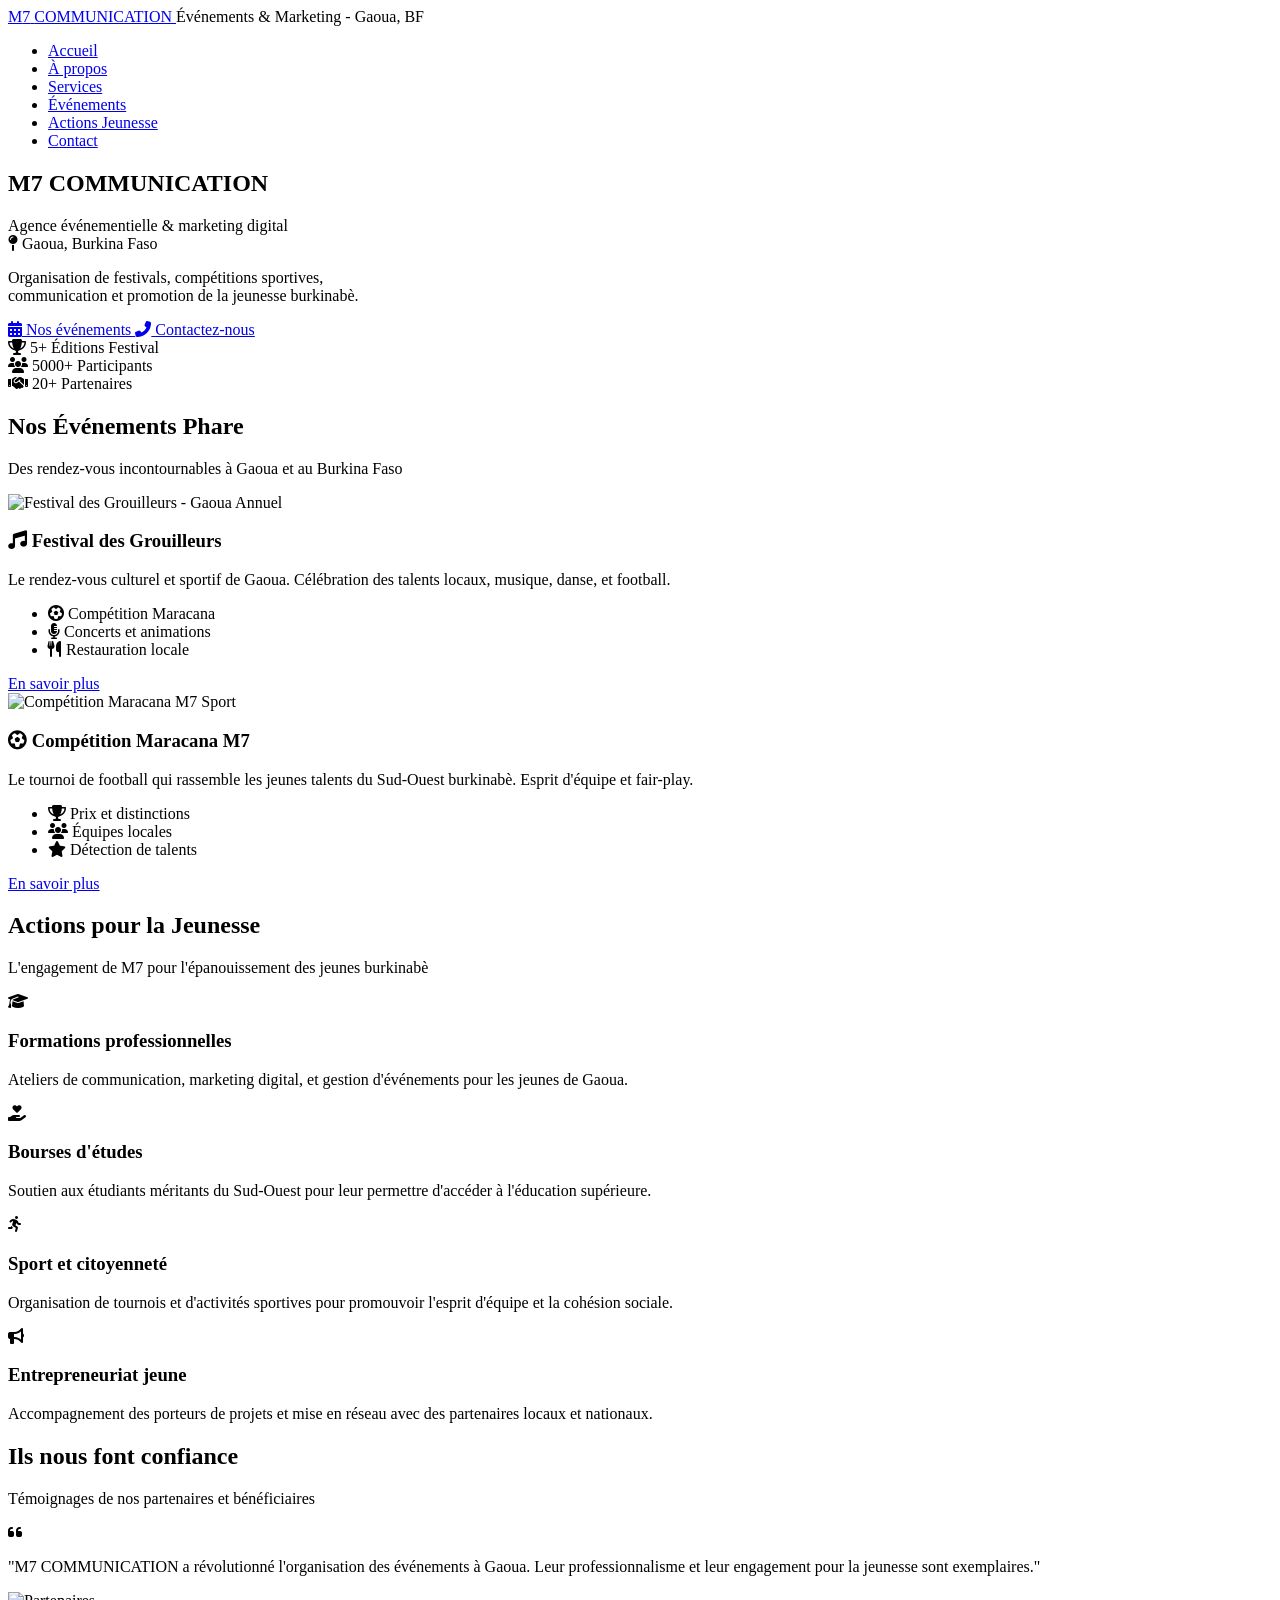
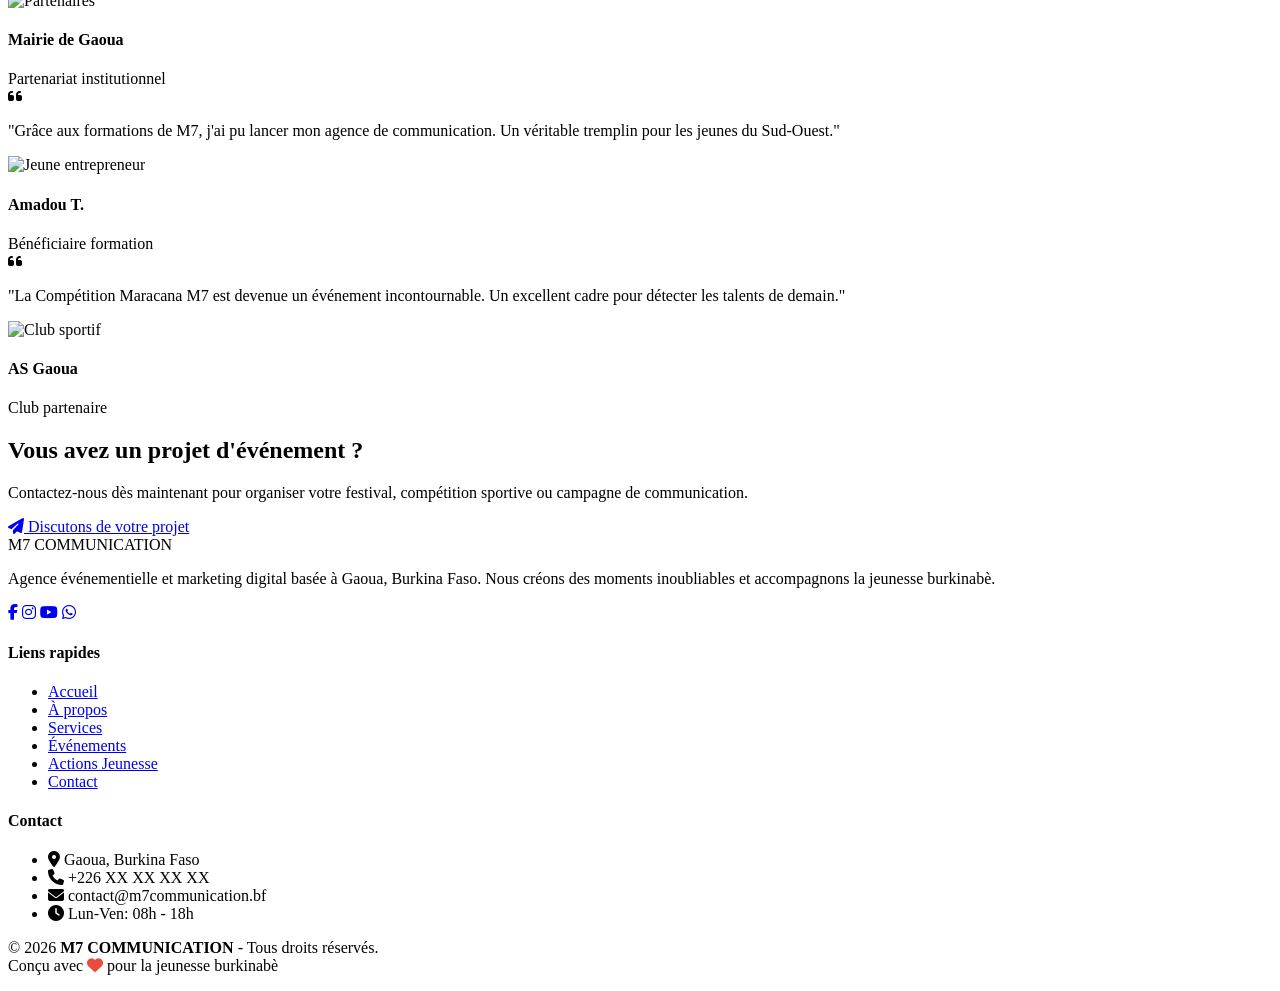
==== index.html @ abed7703 "Create index.html" ====
<!DOCTYPE html>
<html lang="fr">
<head>
    <meta charset="UTF-8">
    <meta name="viewport" content="width=device-width, initial-scale=1.0">
    <title>M7 COMMUNICATION - Agence Événementielle & Marketing | Gaoua, Burkina Faso</title>
    <meta name="description" content="M7 COMMUNICATION : Agence spécialisée dans l'organisation d'événements, festivals, football, marketing digital et communication à Gaoua et au Burkina Faso.">
    
    <!-- Font Awesome Icons -->
    <link rel="stylesheet" href="https://cdnjs.cloudflare.com/ajax/libs/font-awesome/6.5.1/css/all.min.css">
    <!-- Google Fonts -->
    <link href="https://fonts.googleapis.com/css2?family=Montserrat:wght@400;600;700;800&family=Open+Sans:wght@400;600&display=swap" rel="stylesheet">
    <!-- Custom CSS -->
    <link rel="stylesheet" href="css/style.css">
    <link rel="stylesheet" href="css/responsive.css">
</head>
<body>
    <!-- ==================== HEADER / NAVIGATION ==================== -->
    <header class="header">
        <nav class="navbar">
            <div class="container nav-container">
                <!-- Logo text -->
                <a href="index.html" class="logo">
                    <span class="logo-m">M</span><span class="logo-7">7</span>
                    <span class="logo-text">COMMUNICATION</span>
                </a>
                <span class="logo-slogan">Événements &amp; Marketing - Gaoua, BF</span>

                <!-- Menu Desktop -->
                <ul class="nav-menu">
                    <li><a href="index.html" class="active">Accueil</a></li>
                    <li><a href="pages/apropos.html">À propos</a></li>
                    <li><a href="pages/services.html">Services</a></li>
                    <li><a href="pages/evenements.html">Événements</a></li>
                    <li><a href="pages/actions-jeunesse.html">Actions Jeunesse</a></li>
                    <li><a href="pages/contact.html">Contact</a></li>
                </ul>

                <!-- Hamburger Mobile -->
                <div class="hamburger">
                    <span class="bar"></span>
                    <span class="bar"></span>
                    <span class="bar"></span>
                </div>
            </div>
        </nav>
    </header>

    <!-- ==================== HERO SECTION ==================== -->
    <section class="hero" id="accueil">
        <div class="hero-overlay"></div>
        <div class="container hero-content">
            <div class="hero-text">
                <h1 class="hero-title">
                    <span class="highlight">M7</span> COMMUNICATION
                </h1>
                <p class="hero-subtitle">
                    Agence événementielle &amp; marketing digital <br>
                    <span class="hero-location"><i class="fas fa-map-pin"></i> Gaoua, Burkina Faso</span>
                </p>
                <p class="hero-desc">
                    Organisation de festivals, compétitions sportives, <br>
                    communication et promotion de la jeunesse burkinabè.
                </p>
                <div class="hero-buttons">
                    <a href="pages/evenements.html" class="btn btn-primary">
                        <i class="fas fa-calendar-alt"></i> Nos événements
                    </a>
                    <a href="pages/contact.html" class="btn btn-secondary">
                        <i class="fas fa-phone-alt"></i> Contactez-nous
                    </a>
                </div>
            </div>
            <div class="hero-stats">
                <div class="stat-item">
                    <i class="fas fa-trophy"></i>
                    <span class="stat-number">5+</span>
                    <span class="stat-label">Éditions Festival</span>
                </div>
                <div class="stat-item">
                    <i class="fas fa-users"></i>
                    <span class="stat-number">5000+</span>
                    <span class="stat-label">Participants</span>
                </div>
                <div class="stat-item">
                    <i class="fas fa-handshake"></i>
                    <span class="stat-number">20+</span>
                    <span class="stat-label">Partenaires</span>
                </div>
            </div>
        </div>
    </section>

    <!-- ==================== SECTION : ÉVÉNEMENTS PHARES ==================== -->
    <section class="events-highlight section-padding" id="evenements">
        <div class="container">
            <div class="section-header">
                <h2>Nos Événements <span class="highlight">Phare</span></h2>
                <p class="section-subtitle">Des rendez-vous incontournables à Gaoua et au Burkina Faso</p>
            </div>

            <div class="events-grid">
                <!-- Festival des Grouilleurs -->
                <div class="event-card">
                    <div class="event-image">
                        <img src="images/festival-grouilleurs.jpg" alt="Festival des Grouilleurs - Gaoua" loading="lazy">
                        <span class="event-badge">Annuel</span>
                    </div>
                    <div class="event-content">
                        <h3><i class="fas fa-music"></i> Festival des Grouilleurs</h3>
                        <p>Le rendez-vous culturel et sportif de Gaoua. Célébration des talents locaux, musique, danse, et football.</p>
                        <ul class="event-features">
                            <li><i class="fas fa-futbol"></i> Compétition Maracana</li>
                            <li><i class="fas fa-microphone-alt"></i> Concerts et animations</li>
                            <li><i class="fas fa-utensils"></i> Restauration locale</li>
                        </ul>
                        <a href="pages/evenements.html" class="btn btn-outline">En savoir plus</a>
                    </div>
                </div>

                <!-- Compétition Maracana M7 -->
                <div class="event-card">
                    <div class="event-image">
                        <img src="images/maracana-m7.jpg" alt="Compétition Maracana M7" loading="lazy">
                        <span class="event-badge">Sport</span>
                    </div>
                    <div class="event-content">
                        <h3><i class="fas fa-futbol"></i> Compétition Maracana M7</h3>
                        <p>Le tournoi de football qui rassemble les jeunes talents du Sud-Ouest burkinabè. Esprit d'équipe et fair-play.</p>
                        <ul class="event-features">
                            <li><i class="fas fa-trophy"></i> Prix et distinctions</li>
                            <li><i class="fas fa-users"></i> Équipes locales</li>
                            <li><i class="fas fa-star"></i> Détection de talents</li>
                        </ul>
                        <a href="pages/evenements.html" class="btn btn-outline">En savoir plus</a>
                    </div>
                </div>
            </div>
        </div>
    </section>

    <!-- ==================== SECTION : ACTIONS POUR LA JEUNESSE ==================== -->
    <section class="youth-actions section-padding" id="jeunesse">
        <div class="container">
            <div class="section-header">
                <h2>Actions pour la <span class="highlight">Jeunesse</span></h2>
                <p class="section-subtitle">L'engagement de M7 pour l'épanouissement des jeunes burkinabè</p>
            </div>

            <div class="actions-grid">
                <div class="action-card">
                    <div class="action-icon">
                        <i class="fas fa-graduation-cap"></i>
                    </div>
                    <h3>Formations professionnelles</h3>
                    <p>Ateliers de communication, marketing digital, et gestion d'événements pour les jeunes de Gaoua.</p>
                </div>

                <div class="action-card">
                    <div class="action-icon">
                        <i class="fas fa-hand-holding-heart"></i>
                    </div>
                    <h3>Bourses d'études</h3>
                    <p>Soutien aux étudiants méritants du Sud-Ouest pour leur permettre d'accéder à l'éducation supérieure.</p>
                </div>

                <div class="action-card">
                    <div class="action-icon">
                        <i class="fas fa-running"></i>
                    </div>
                    <h3>Sport et citoyenneté</h3>
                    <p>Organisation de tournois et d'activités sportives pour promouvoir l'esprit d'équipe et la cohésion sociale.</p>
                </div>

                <div class="action-card">
                    <div class="action-icon">
                        <i class="fas fa-bullhorn"></i>
                    </div>
                    <h3>Entrepreneuriat jeune</h3>
                    <p>Accompagnement des porteurs de projets et mise en réseau avec des partenaires locaux et nationaux.</p>
                </div>
            </div>
        </div>
    </section>

    <!-- ==================== SECTION : TÉMOIGNAGES ==================== -->
    <section class="testimonials section-padding">
        <div class="container">
            <div class="section-header">
                <h2>Ils nous <span class="highlight">font confiance</span></h2>
                <p class="section-subtitle">Témoignages de nos partenaires et bénéficiaires</p>
            </div>

            <div class="testimonials-grid">
                <div class="testimonial-card">
                    <div class="testimonial-content">
                        <i class="fas fa-quote-left"></i>
                        <p>"M7 COMMUNICATION a révolutionné l'organisation des événements à Gaoua. Leur professionnalisme et leur engagement pour la jeunesse sont exemplaires."</p>
                    </div>
                    <div class="testimonial-author">
                        <img src="images/avatar-partner-1.jpg" alt="Partenaires" loading="lazy">
                        <div>
                            <h4>Mairie de Gaoua</h4>
                            <span>Partenariat institutionnel</span>
                        </div>
                    </div>
                </div>

                <div class="testimonial-card">
                    <div class="testimonial-content">
                        <i class="fas fa-quote-left"></i>
                        <p>"Grâce aux formations de M7, j'ai pu lancer mon agence de communication. Un véritable tremplin pour les jeunes du Sud-Ouest."</p>
                    </div>
                    <div class="testimonial-author">
                        <img src="images/avatar-partner-2.jpg" alt="Jeune entrepreneur" loading="lazy">
                        <div>
                            <h4>Amadou T.</h4>
                            <span>Bénéficiaire formation</span>
                        </div>
                    </div>
                </div>

                <div class="testimonial-card">
                    <div class="testimonial-content">
                        <i class="fas fa-quote-left"></i>
                        <p>"La Compétition Maracana M7 est devenue un événement incontournable. Un excellent cadre pour détecter les talents de demain."</p>
                    </div>
                    <div class="testimonial-author">
                        <img src="images/avatar-partner-3.jpg" alt="Club sportif" loading="lazy">
                        <div>
                            <h4>AS Gaoua</h4>
                            <span>Club partenaire</span>
                        </div>
                    </div>
                </div>
            </div>
        </div>
    </section>

    <!-- ==================== SECTION : APPEL À L'ACTION ==================== -->
    <section class="cta-section">
        <div class="container cta-content">
            <h2>Vous avez un projet d'événement ?</h2>
            <p>Contactez-nous dès maintenant pour organiser votre festival, compétition sportive ou campagne de communication.</p>
            <a href="pages/contact.html" class="btn btn-primary btn-lg">
                <i class="fas fa-paper-plane"></i> Discutons de votre projet
            </a>
        </div>
    </section>

    <!-- ==================== FOOTER ==================== -->
    <footer class="footer">
        <div class="container">
            <div class="footer-grid">
                <!-- Colonne 1 : Infos -->
                <div class="footer-col">
                    <div class="footer-logo">
                        <span class="logo-m">M</span><span class="logo-7">7</span>
                        <span class="logo-text">COMMUNICATION</span>
                    </div>
                    <p class="footer-desc">
                        Agence événementielle et marketing digital basée à Gaoua, Burkina Faso. 
                        Nous créons des moments inoubliables et accompagnons la jeunesse burkinabè.
                    </p>
                    <div class="footer-social">
                        <a href="#" aria-label="Facebook"><i class="fab fa-facebook-f"></i></a>
                        <a href="#" aria-label="Instagram"><i class="fab fa-instagram"></i></a>
                        <a href="#" aria-label="YouTube"><i class="fab fa-youtube"></i></a>
                        <a href="#" aria-label="WhatsApp"><i class="fab fa-whatsapp"></i></a>
                    </div>
                </div>

                <!-- Colonne 2 : Liens rapides -->
                <div class="footer-col">
                    <h4>Liens rapides</h4>
                    <ul>
                        <li><a href="index.html">Accueil</a></li>
                        <li><a href="pages/apropos.html">À propos</a></li>
                        <li><a href="pages/services.html">Services</a></li>
                        <li><a href="pages/evenements.html">Événements</a></li>
                        <li><a href="pages/actions-jeunesse.html">Actions Jeunesse</a></li>
                        <li><a href="pages/contact.html">Contact</a></li>
                    </ul>
                </div>

                <!-- Colonne 3 : Contact -->
                <div class="footer-col">
                    <h4>Contact</h4>
                    <ul class="footer-contact">
                        <li><i class="fas fa-map-marker-alt"></i> Gaoua, Burkina Faso</li>
                        <li><i class="fas fa-phone"></i> +226 XX XX XX XX</li>
                        <li><i class="fas fa-envelope"></i> contact@m7communication.bf</li>
                        <li><i class="fas fa-clock"></i> Lun-Ven: 08h - 18h</li>
                    </ul>
                </div>
            </div>

            <div class="footer-bottom">
                <p>&copy; 2026 <strong>M7 COMMUNICATION</strong> - Tous droits réservés. <br>
                <span class="footer-credit">Conçu avec <i class="fas fa-heart" style="color:#e74c3c;"></i> pour la jeunesse burkinabè</span></p>
            </div>
        </div>
    </footer>

    <!-- ==================== SCRIPTS ==================== -->
    <script src="js/main.js"></script>
    <script src="js/animations.js"></script>
</body>
</html>
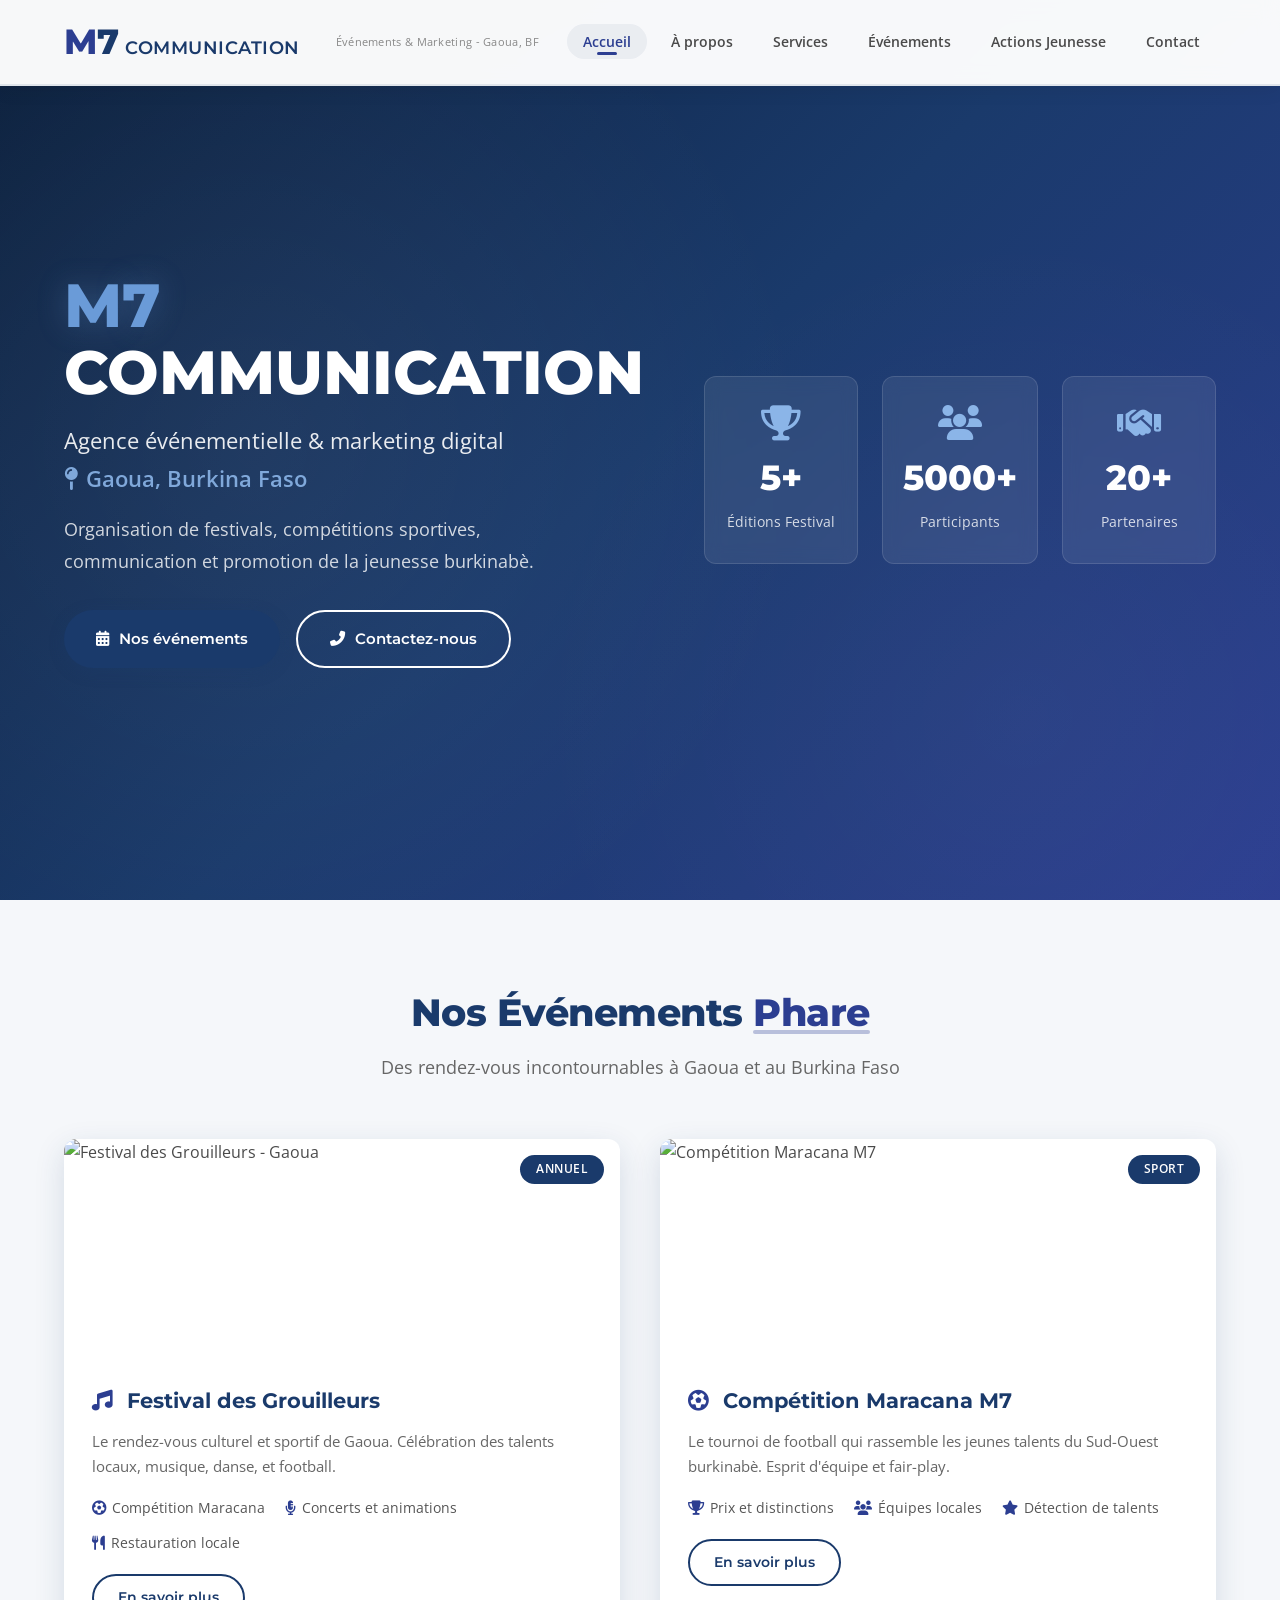
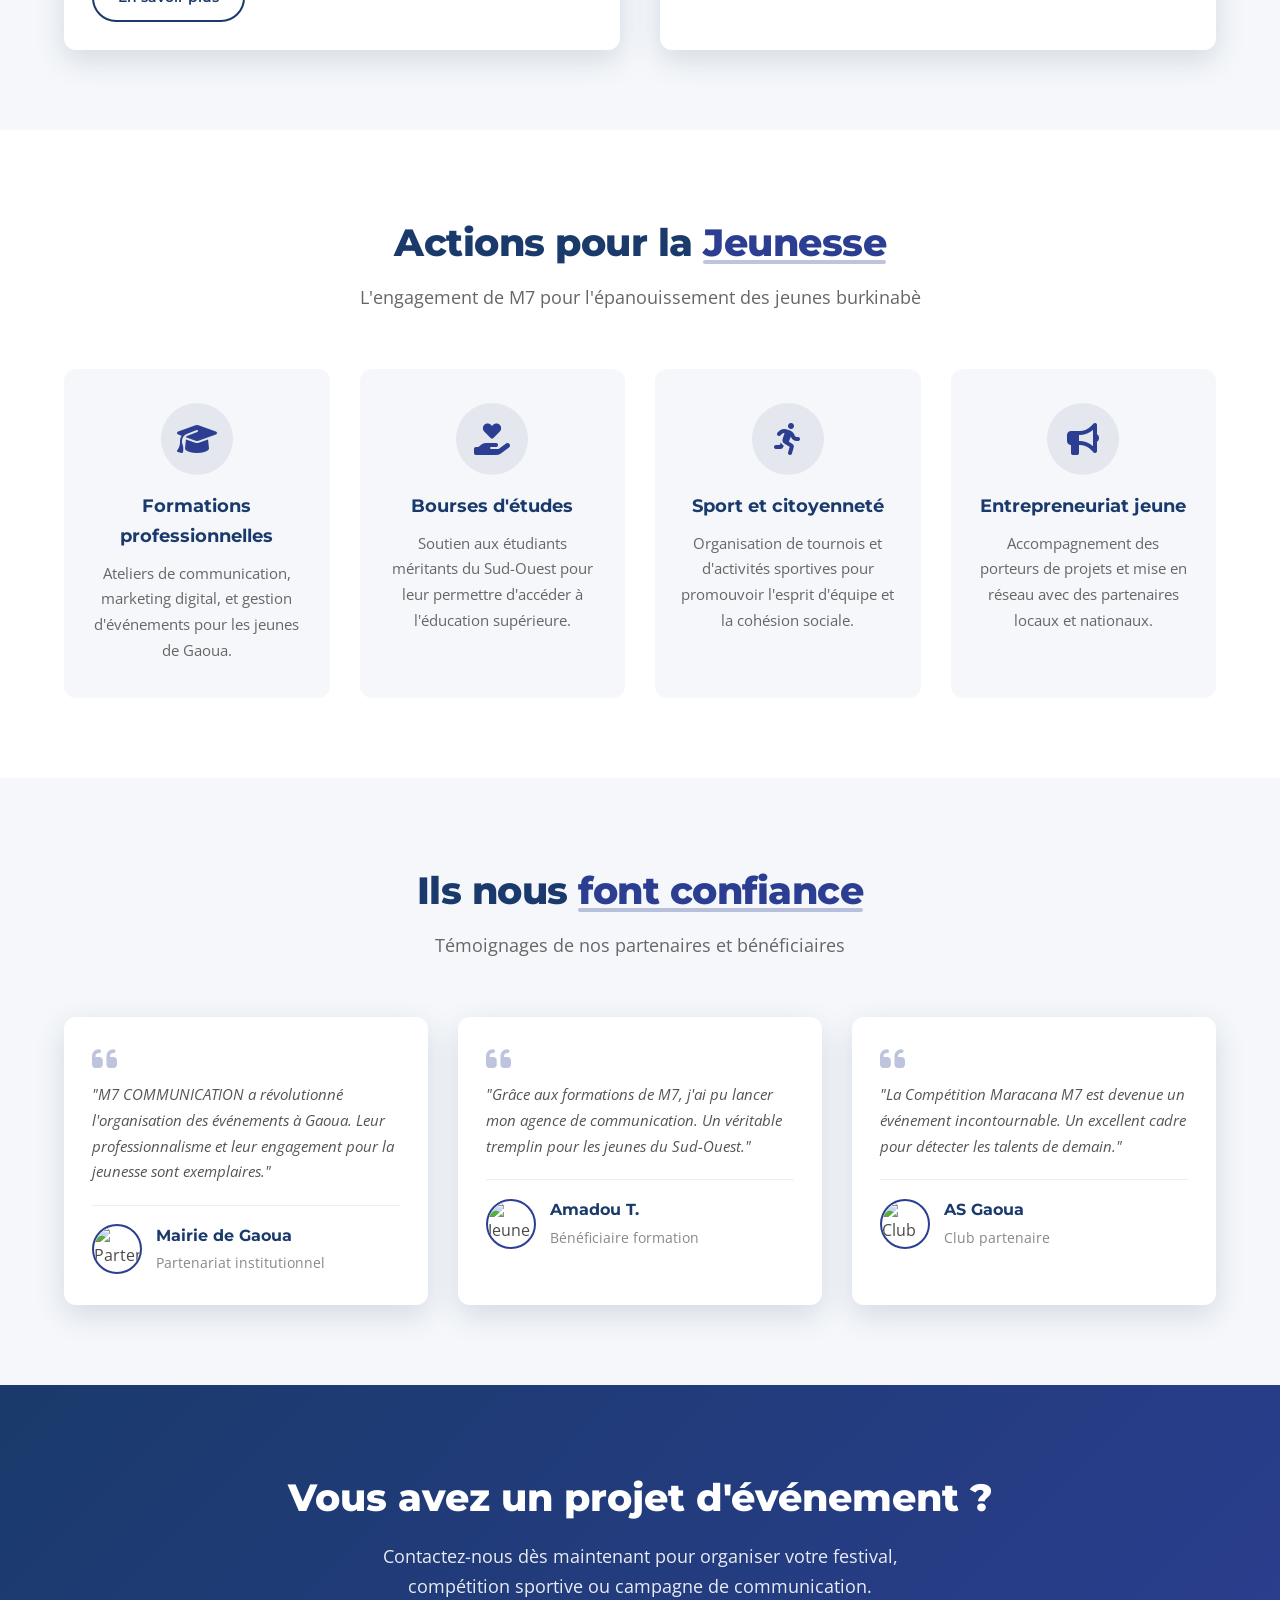
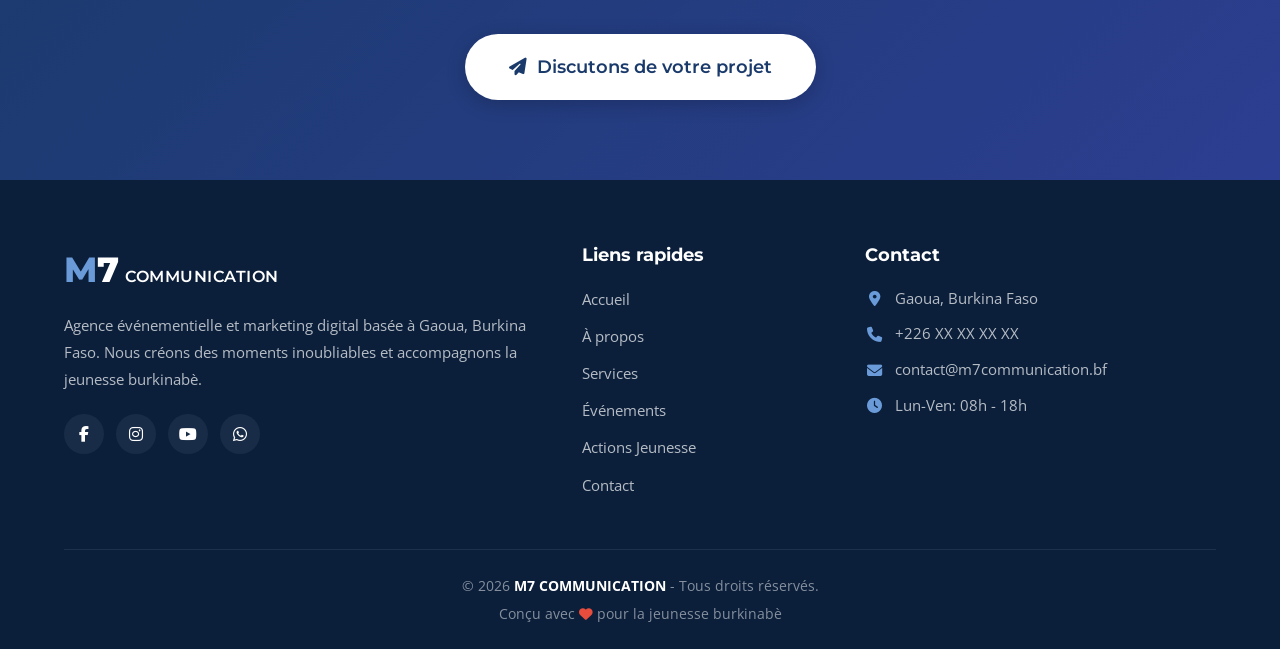
==== commit fcf5b3b2: "Update index.html" ====
--- a/index.html
+++ b/index.html
@@ -103,7 +103,7 @@
                 <!-- Festival des Grouilleurs -->
                 <div class="event-card">
                     <div class="event-image">
-                        <img src="images/festival-grouilleurs.jpg" alt="Festival des Grouilleurs - Gaoua" loading="lazy">
+                        <img src="https://via.placeholder.com/600x400/1A3A6B/FFFFFF?text=Festival+des+Grouilleurs" alt="Festival des Grouilleurs - Gaoua" loading="lazy">
                         <span class="event-badge">Annuel</span>
                     </div>
                     <div class="event-content">
@@ -121,7 +121,7 @@
                 <!-- Compétition Maracana M7 -->
                 <div class="event-card">
                     <div class="event-image">
-                        <img src="images/maracana-m7.jpg" alt="Compétition Maracana M7" loading="lazy">
+                        <img src="https://via.placeholder.com/600x400/2C3E91/FFFFFF?text=Maracana+M7" alt="Compétition Maracana M7" loading="lazy">
                         <span class="event-badge">Sport</span>
                     </div>
                     <div class="event-content">
@@ -198,7 +198,7 @@
                         <p>"M7 COMMUNICATION a révolutionné l'organisation des événements à Gaoua. Leur professionnalisme et leur engagement pour la jeunesse sont exemplaires."</p>
                     </div>
                     <div class="testimonial-author">
-                        <img src="images/avatar-partner-1.jpg" alt="Partenaires" loading="lazy">
+                        <img src="https://via.placeholder.com/100x100/1A3A6B/FFFFFF?text=Partner" alt="Partenaires" loading="lazy">
                         <div>
                             <h4>Mairie de Gaoua</h4>
                             <span>Partenariat institutionnel</span>
@@ -212,7 +212,7 @@
                         <p>"Grâce aux formations de M7, j'ai pu lancer mon agence de communication. Un véritable tremplin pour les jeunes du Sud-Ouest."</p>
                     </div>
                     <div class="testimonial-author">
-                        <img src="images/avatar-partner-2.jpg" alt="Jeune entrepreneur" loading="lazy">
+                        <img src="https://via.placeholder.com/100x100/2C3E91/FFFFFF?text=Partner" alt="Jeune entrepreneur" loading="lazy">
                         <div>
                             <h4>Amadou T.</h4>
                             <span>Bénéficiaire formation</span>
@@ -226,7 +226,7 @@
                         <p>"La Compétition Maracana M7 est devenue un événement incontournable. Un excellent cadre pour détecter les talents de demain."</p>
                     </div>
                     <div class="testimonial-author">
-                        <img src="images/avatar-partner-3.jpg" alt="Club sportif" loading="lazy">
+                        <img src="https://via.placeholder.com/100x100/3B5AA4/FFFFFF?text=Partner" alt="Club sportif" loading="lazy">
                         <div>
                             <h4>AS Gaoua</h4>
                             <span>Club partenaire</span>
@@ -252,7 +252,6 @@
     <footer class="footer">
         <div class="container">
             <div class="footer-grid">
-                <!-- Colonne 1 : Infos -->
                 <div class="footer-col">
                     <div class="footer-logo">
                         <span class="logo-m">M</span><span class="logo-7">7</span>
@@ -270,7 +269,6 @@
                     </div>
                 </div>
 
-                <!-- Colonne 2 : Liens rapides -->
                 <div class="footer-col">
                     <h4>Liens rapides</h4>
                     <ul>
@@ -283,7 +281,6 @@
                     </ul>
                 </div>
 
-                <!-- Colonne 3 : Contact -->
                 <div class="footer-col">
                     <h4>Contact</h4>
                     <ul class="footer-contact">
--- a/css/style.css
+++ b/css/style.css
@@ -0,0 +1,799 @@
+/* ============================================================
+   M7 COMMUNICATION - STYLE PRINCIPAL
+   Couleurs : Blanc (#FFFFFF) | Bleu roi (#1A3A6B / #2C3E91)
+   Polices : Montserrat (titres) | Open Sans (corps)
+   ============================================================ */
+
+/* ---------- RESET & BASE ---------- */
+* {
+    margin: 0;
+    padding: 0;
+    box-sizing: border-box;
+}
+
+:root {
+    --bleu-roi: #1A3A6B;
+    --bleu-clair: #2C3E91;
+    --bleu-accent: #3B5AA4;
+    --blanc: #FFFFFF;
+    --gris-clair: #F5F7FA;
+    --gris-texte: #4A4A4A;
+    --ombre: 0 10px 30px rgba(26, 58, 107, 0.15);
+    --transition: 0.3s ease;
+    --border-radius: 12px;
+}
+
+html {
+    scroll-behavior: smooth;
+}
+
+body {
+    font-family: 'Open Sans', sans-serif;
+    color: var(--gris-texte);
+    background: var(--blanc);
+    line-height: 1.7;
+    overflow-x: hidden;
+}
+
+.container {
+    max-width: 1200px;
+    margin: 0 auto;
+    padding: 0 24px;
+}
+
+a {
+    text-decoration: none;
+    color: inherit;
+}
+
+ul {
+    list-style: none;
+}
+
+img {
+    max-width: 100%;
+    height: auto;
+    display: block;
+}
+
+.section-padding {
+    padding: 80px 0;
+}
+
+.section-header {
+    text-align: center;
+    margin-bottom: 56px;
+}
+
+.section-header h2 {
+    font-family: 'Montserrat', sans-serif;
+    font-size: 2.4rem;
+    font-weight: 800;
+    color: var(--bleu-roi);
+    letter-spacing: -0.5px;
+}
+
+.section-header .highlight {
+    color: var(--bleu-clair);
+    position: relative;
+}
+
+.section-header .highlight::after {
+    content: '';
+    position: absolute;
+    bottom: 2px;
+    left: 0;
+    width: 100%;
+    height: 4px;
+    background: var(--bleu-clair);
+    opacity: 0.3;
+    border-radius: 4px;
+}
+
+.section-subtitle {
+    font-size: 1.1rem;
+    color: #666;
+    margin-top: 8px;
+}
+
+/* ---------- TYPOGRAPHIE ---------- */
+h1, h2, h3, h4 {
+    font-family: 'Montserrat', sans-serif;
+    font-weight: 700;
+}
+
+.highlight {
+    color: var(--bleu-clair);
+}
+
+/* ---------- BOUTONS ---------- */
+.btn {
+    display: inline-flex;
+    align-items: center;
+    gap: 10px;
+    padding: 14px 32px;
+    border-radius: 50px;
+    font-family: 'Montserrat', sans-serif;
+    font-weight: 600;
+    font-size: 0.95rem;
+    transition: var(--transition);
+    border: none;
+    cursor: pointer;
+    text-align: center;
+}
+
+.btn-primary {
+    background: var(--bleu-roi);
+    color: var(--blanc);
+    box-shadow: 0 4px 15px rgba(26, 58, 107, 0.3);
+}
+
+.btn-primary:hover {
+    background: var(--bleu-clair);
+    transform: translateY(-3px);
+    box-shadow: 0 8px 25px rgba(26, 58, 107, 0.4);
+}
+
+.btn-secondary {
+    background: transparent;
+    color: var(--blanc);
+    border: 2px solid var(--blanc);
+}
+
+.btn-secondary:hover {
+    background: var(--blanc);
+    color: var(--bleu-roi);
+    transform: translateY(-3px);
+}
+
+.btn-outline {
+    background: transparent;
+    color: var(--bleu-roi);
+    border: 2px solid var(--bleu-roi);
+    padding: 10px 24px;
+    font-size: 0.85rem;
+}
+
+.btn-outline:hover {
+    background: var(--bleu-roi);
+    color: var(--blanc);
+}
+
+.btn-lg {
+    padding: 18px 44px;
+    font-size: 1.1rem;
+}
+
+/* ============================================================
+   HEADER & NAVIGATION
+   ============================================================ */
+.header {
+    position: fixed;
+    top: 0;
+    left: 0;
+    width: 100%;
+    z-index: 1000;
+    background: rgba(255, 255, 255, 0.97);
+    backdrop-filter: blur(10px);
+    box-shadow: 0 2px 20px rgba(0, 0, 0, 0.08);
+    border-bottom: 2px solid rgba(26, 58, 107, 0.1);
+}
+
+.navbar {
+    padding: 12px 0;
+}
+
+.nav-container {
+    display: flex;
+    align-items: center;
+    justify-content: space-between;
+    flex-wrap: wrap;
+}
+
+/* Logo */
+.logo {
+    display: flex;
+    align-items: baseline;
+    font-family: 'Montserrat', sans-serif;
+    font-weight: 800;
+    font-size: 1.6rem;
+    color: var(--bleu-roi);
+}
+
+.logo-m {
+    font-size: 2.2rem;
+    color: var(--bleu-clair);
+}
+
+.logo-7 {
+    font-size: 2.2rem;
+    color: var(--bleu-roi);
+    margin-right: 2px;
+}
+
+.logo-text {
+    font-size: 1.1rem;
+    font-weight: 600;
+    letter-spacing: 0.5px;
+    margin-left: 4px;
+}
+
+.logo-slogan {
+    font-size: 0.7rem;
+    color: #888;
+    font-weight: 400;
+    letter-spacing: 0.3px;
+    margin-left: 8px;
+    display: none;
+}
+
+@media (min-width: 768px) {
+    .logo-slogan {
+        display: inline-block;
+    }
+}
+
+/* Menu Desktop */
+.nav-menu {
+    display: flex;
+    align-items: center;
+    gap: 8px;
+}
+
+.nav-menu li a {
+    padding: 8px 16px;
+    border-radius: 30px;
+    font-size: 0.9rem;
+    font-weight: 600;
+    color: var(--gris-texte);
+    transition: var(--transition);
+    position: relative;
+}
+
+.nav-menu li a:hover,
+.nav-menu li a.active {
+    color: var(--bleu-clair);
+    background: rgba(26, 58, 107, 0.06);
+}
+
+.nav-menu li a.active::after {
+    content: '';
+    position: absolute;
+    bottom: 4px;
+    left: 50%;
+    transform: translateX(-50%);
+    width: 20px;
+    height: 3px;
+    background: var(--bleu-clair);
+    border-radius: 4px;
+}
+
+/* Hamburger Mobile */
+.hamburger {
+    display: none;
+    flex-direction: column;
+    cursor: pointer;
+    gap: 5px;
+    padding: 4px;
+}
+
+.hamburger .bar {
+    width: 28px;
+    height: 3px;
+    background: var(--bleu-roi);
+    border-radius: 4px;
+    transition: var(--transition);
+}
+
+.hamburger.active .bar:nth-child(1) {
+    transform: rotate(45deg) translate(5px, 6px);
+}
+
+.hamburger.active .bar:nth-child(2) {
+    opacity: 0;
+}
+
+.hamburger.active .bar:nth-child(3) {
+    transform: rotate(-45deg) translate(5px, -6px);
+}
+
+/* ============================================================
+   HERO SECTION
+   ============================================================ */
+.hero {
+    position: relative;
+    min-height: 100vh;
+    display: flex;
+    align-items: center;
+    background: linear-gradient(135deg, #0B1F3B 0%, var(--bleu-roi) 50%, var(--bleu-clair) 100%);
+    padding: 120px 0 80px;
+    overflow: hidden;
+}
+
+.hero-overlay {
+    position: absolute;
+    inset: 0;
+    background: 
+        radial-gradient(circle at 20% 50%, rgba(255, 255, 255, 0.05) 0%, transparent 50%),
+        radial-gradient(circle at 80% 80%, rgba(255, 255, 255, 0.03) 0%, transparent 40%);
+    pointer-events: none;
+}
+
+.hero-content {
+    position: relative;
+    z-index: 2;
+    width: 100%;
+    display: grid;
+    grid-template-columns: 1fr 1fr;
+    gap: 60px;
+    align-items: center;
+}
+
+.hero-text {
+    color: var(--blanc);
+}
+
+.hero-title {
+    font-size: 3.8rem;
+    font-weight: 800;
+    line-height: 1.1;
+    margin-bottom: 16px;
+}
+
+.hero-title .highlight {
+    color: #6A9BD8;
+    text-shadow: 0 0 30px rgba(106, 155, 216, 0.3);
+}
+
+.hero-subtitle {
+    font-size: 1.4rem;
+    font-weight: 400;
+    opacity: 0.9;
+    margin-bottom: 8px;
+}
+
+.hero-location {
+    display: inline-flex;
+    align-items: center;
+    gap: 8px;
+    font-weight: 600;
+    color: #8BB5E8;
+}
+
+.hero-desc {
+    font-size: 1.1rem;
+    opacity: 0.8;
+    margin: 16px 0 32px;
+    line-height: 1.8;
+}
+
+.hero-buttons {
+    display: flex;
+    flex-wrap: wrap;
+    gap: 16px;
+}
+
+/* Hero Stats */
+.hero-stats {
+    display: grid;
+    grid-template-columns: 1fr 1fr 1fr;
+    gap: 24px;
+}
+
+.stat-item {
+    background: rgba(255, 255, 255, 0.08);
+    backdrop-filter: blur(8px);
+    border: 1px solid rgba(255, 255, 255, 0.12);
+    border-radius: var(--border-radius);
+    padding: 28px 20px;
+    text-align: center;
+    color: var(--blanc);
+    transition: var(--transition);
+}
+
+.stat-item:hover {
+    transform: translateY(-5px);
+    background: rgba(255, 255, 255, 0.15);
+}
+
+.stat-item i {
+    font-size: 2.2rem;
+    color: #8BB5E8;
+    margin-bottom: 8px;
+}
+
+.stat-number {
+    display: block;
+    font-family: 'Montserrat', sans-serif;
+    font-size: 2.2rem;
+    font-weight: 800;
+}
+
+.stat-label {
+    font-size: 0.85rem;
+    opacity: 0.8;
+}
+
+/* ============================================================
+   ÉVÉNEMENTS PHARES
+   ============================================================ */
+.events-highlight {
+    background: var(--gris-clair);
+}
+
+.events-grid {
+    display: grid;
+    grid-template-columns: 1fr 1fr;
+    gap: 40px;
+}
+
+.event-card {
+    background: var(--blanc);
+    border-radius: var(--border-radius);
+    overflow: hidden;
+    box-shadow: var(--ombre);
+    transition: var(--transition);
+}
+
+.event-card:hover {
+    transform: translateY(-8px);
+    box-shadow: 0 20px 40px rgba(26, 58, 107, 0.2);
+}
+
+.event-image {
+    position: relative;
+    height: 220px;
+    overflow: hidden;
+}
+
+.event-image img {
+    width: 100%;
+    height: 100%;
+    object-fit: cover;
+    transition: var(--transition);
+}
+
+.event-card:hover .event-image img {
+    transform: scale(1.05);
+}
+
+.event-badge {
+    position: absolute;
+    top: 16px;
+    right: 16px;
+    background: var(--bleu-roi);
+    color: var(--blanc);
+    padding: 4px 16px;
+    border-radius: 30px;
+    font-size: 0.75rem;
+    font-weight: 600;
+    text-transform: uppercase;
+    letter-spacing: 0.5px;
+}
+
+.event-content {
+    padding: 24px 28px 28px;
+}
+
+.event-content h3 {
+    font-size: 1.3rem;
+    color: var(--bleu-roi);
+    margin-bottom: 10px;
+}
+
+.event-content h3 i {
+    color: var(--bleu-clair);
+    margin-right: 8px;
+}
+
+.event-content p {
+    color: #666;
+    font-size: 0.95rem;
+    margin-bottom: 16px;
+}
+
+.event-features {
+    display: flex;
+    flex-wrap: wrap;
+    gap: 12px 20px;
+    margin-bottom: 20px;
+}
+
+.event-features li {
+    display: flex;
+    align-items: center;
+    gap: 6px;
+    font-size: 0.85rem;
+    color: #555;
+}
+
+.event-features li i {
+    color: var(--bleu-clair);
+    font-size: 0.9rem;
+}
+
+/* ============================================================
+   ACTIONS JEUNESSE
+   ============================================================ */
+.youth-actions {
+    background: var(--blanc);
+}
+
+.actions-grid {
+    display: grid;
+    grid-template-columns: repeat(4, 1fr);
+    gap: 30px;
+}
+
+.action-card {
+    background: var(--gris-clair);
+    padding: 32px 24px;
+    border-radius: var(--border-radius);
+    text-align: center;
+    transition: var(--transition);
+    border: 2px solid transparent;
+}
+
+.action-card:hover {
+    border-color: var(--bleu-clair);
+    transform: translateY(-6px);
+    box-shadow: var(--ombre);
+}
+
+.action-icon {
+    width: 72px;
+    height: 72px;
+    background: rgba(26, 58, 107, 0.08);
+    border-radius: 50%;
+    display: flex;
+    align-items: center;
+    justify-content: center;
+    margin: 0 auto 16px;
+    font-size: 2rem;
+    color: var(--bleu-clair);
+    transition: var(--transition);
+}
+
+.action-card:hover .action-icon {
+    background: var(--bleu-roi);
+    color: var(--blanc);
+}
+
+.action-card h3 {
+    font-size: 1.1rem;
+    color: var(--bleu-roi);
+    margin-bottom: 10px;
+}
+
+.action-card p {
+    font-size: 0.95rem;
+    color: #666;
+}
+
+/* ============================================================
+   TÉMOIGNAGES
+   ============================================================ */
+.testimonials {
+    background: var(--gris-clair);
+}
+
+.testimonials-grid {
+    display: grid;
+    grid-template-columns: repeat(3, 1fr);
+    gap: 30px;
+}
+
+.testimonial-card {
+    background: var(--blanc);
+    padding: 28px;
+    border-radius: var(--border-radius);
+    box-shadow: var(--ombre);
+    transition: var(--transition);
+}
+
+.testimonial-card:hover {
+    transform: translateY(-4px);
+}
+
+.testimonial-content {
+    position: relative;
+    padding: 0 0 20px;
+}
+
+.testimonial-content i {
+    color: var(--bleu-clair);
+    font-size: 1.8rem;
+    opacity: 0.3;
+    margin-bottom: 8px;
+}
+
+.testimonial-content p {
+    font-size: 0.95rem;
+    font-style: italic;
+    color: #555;
+    line-height: 1.7;
+}
+
+.testimonial-author {
+    display: flex;
+    align-items: center;
+    gap: 14px;
+    padding-top: 16px;
+    border-top: 1px solid #eee;
+}
+
+.testimonial-author img {
+    width: 50px;
+    height: 50px;
+    border-radius: 50%;
+    object-fit: cover;
+    border: 2px solid var(--bleu-clair);
+}
+
+.testimonial-author h4 {
+    font-size: 1rem;
+    color: var(--bleu-roi);
+}
+
+.testimonial-author span {
+    font-size: 0.85rem;
+    color: #888;
+}
+
+/* ============================================================
+   CTA SECTION
+   ============================================================ */
+.cta-section {
+    background: linear-gradient(135deg, var(--bleu-roi), var(--bleu-clair));
+    padding: 80px 0;
+    text-align: center;
+    color: var(--blanc);
+}
+
+.cta-content h2 {
+    font-size: 2.4rem;
+    font-weight: 800;
+    margin-bottom: 12px;
+}
+
+.cta-content p {
+    font-size: 1.1rem;
+    opacity: 0.9;
+    max-width: 600px;
+    margin: 0 auto 32px;
+}
+
+.cta-content .btn-primary {
+    background: var(--blanc);
+    color: var(--bleu-roi);
+    box-shadow: 0 4px 20px rgba(0, 0, 0, 0.2);
+}
+
+.cta-content .btn-primary:hover {
+    background: var(--gris-clair);
+    transform: translateY(-3px);
+}
+
+/* ============================================================
+   FOOTER
+   ============================================================ */
+.footer {
+    background: #0B1F3B;
+    color: rgba(255, 255, 255, 0.8);
+    padding: 60px 0 24px;
+}
+
+.footer-grid {
+    display: grid;
+    grid-template-columns: 2fr 1fr 1.5fr;
+    gap: 50px;
+    padding-bottom: 40px;
+    border-bottom: 1px solid rgba(255, 255, 255, 0.08);
+}
+
+.footer-logo {
+    display: flex;
+    align-items: baseline;
+    font-family: 'Montserrat', sans-serif;
+    font-weight: 800;
+    font-size: 1.6rem;
+    color: var(--blanc);
+    margin-bottom: 12px;
+}
+
+.footer-logo .logo-m {
+    color: #6A9BD8;
+}
+
+.footer-logo .logo-7 {
+    color: var(--blanc);
+}
+
+.footer-logo .logo-text {
+    color: var(--blanc);
+    font-size: 1rem;
+}
+
+.footer-desc {
+    font-size: 0.95rem;
+    line-height: 1.8;
+    margin-bottom: 20px;
+    color: rgba(255, 255, 255, 0.7);
+}
+
+.footer-social {
+    display: flex;
+    gap: 12px;
+}
+
+.footer-social a {
+    display: inline-flex;
+    align-items: center;
+    justify-content: center;
+    width: 40px;
+    height: 40px;
+    background: rgba(255, 255, 255, 0.06);
+    border-radius: 50%;
+    color: var(--blanc);
+    transition: var(--transition);
+    font-size: 1rem;
+}
+
+.footer-social a:hover {
+    background: var(--bleu-clair);
+    transform: translateY(-3px);
+}
+
+.footer-col h4 {
+    color: var(--blanc);
+    font-size: 1.1rem;
+    margin-bottom: 16px;
+    font-weight: 700;
+}
+
+.footer-col ul li {
+    margin-bottom: 10px;
+}
+
+.footer-col ul li a {
+    color: rgba(255, 255, 255, 0.7);
+    transition: var(--transition);
+    font-size: 0.95rem;
+}
+
+.footer-col ul li a:hover {
+    color: #6A9BD8;
+    padding-left: 4px;
+}
+
+.footer-contact li {
+    display: flex;
+    align-items: center;
+    gap: 12px;
+    color: rgba(255, 255, 255, 0.7);
+    font-size: 0.95rem;
+    margin-bottom: 12px;
+}
+
+.footer-contact li i {
+    color: #6A9BD8;
+    width: 18px;
+    text-align: center;
+}
+
+.footer-bottom {
+    padding-top: 24px;
+    text-align: center;
+    font-size: 0.9rem;
+    color: rgba(255, 255, 255, 0.5);
+}
+
+.footer-bottom strong {
+    color: var(--blanc);
+}
+
+.footer-credit {
+    display: block;
+    margin-top: 4px;
+    font-size: 0.85rem;
+}
--- a/css/responsive.css
+++ b/css/responsive.css
@@ -0,0 +1,296 @@
+/* ============================================================
+   M7 COMMUNICATION - RESPONSIVE
+   Mobile-first & breakpoints
+   ============================================================ */
+
+/* ---------- TABLETTES & PETITS ÉCRANS ---------- */
+@media (max-width: 1024px) {
+    .hero-title {
+        font-size: 3rem;
+    }
+    
+    .hero-stats {
+        grid-template-columns: 1fr 1fr;
+    }
+    
+    .actions-grid {
+        grid-template-columns: 1fr 1fr;
+    }
+    
+    .testimonials-grid {
+        grid-template-columns: 1fr 1fr;
+    }
+}
+
+@media (max-width: 992px) {
+    .hero-content {
+        grid-template-columns: 1fr;
+        text-align: center;
+        gap: 40px;
+    }
+    
+    .hero-buttons {
+        justify-content: center;
+    }
+    
+    .hero-location {
+        justify-content: center;
+    }
+    
+    .events-grid {
+        grid-template-columns: 1fr 1fr;
+    }
+    
+    .footer-grid {
+        grid-template-columns: 1fr 1fr;
+        gap: 40px;
+    }
+}
+
+/* ---------- MOBILES (max 768px) ---------- */
+@media (max-width: 768px) {
+    /* Navigation mobile */
+    .hamburger {
+        display: flex;
+    }
+    
+    .nav-menu {
+        position: fixed;
+        top: 72px;
+        left: -100%;
+        width: 100%;
+        height: calc(100vh - 72px);
+        background: var(--blanc);
+        flex-direction: column;
+        align-items: center;
+        justify-content: flex-start;
+        padding: 40px 24px;
+        gap: 8px;
+        transition: var(--transition);
+        box-shadow: 0 10px 30px rgba(0, 0, 0, 0.1);
+        overflow-y: auto;
+    }
+    
+    .nav-menu.active {
+        left: 0;
+    }
+    
+    .nav-menu li a {
+        display: block;
+        padding: 14px 24px;
+        font-size: 1.1rem;
+        width: 100%;
+        text-align: center;
+        border-radius: 8px;
+    }
+    
+    .nav-menu li a.active::after {
+        display: none;
+    }
+    
+    /* Hero */
+    .hero {
+        min-height: auto;
+        padding: 100px 0 60px;
+    }
+    
+    .hero-title {
+        font-size: 2.4rem;
+    }
+    
+    .hero-subtitle {
+        font-size: 1.1rem;
+    }
+    
+    .hero-desc {
+        font-size: 1rem;
+    }
+    
+    .hero-stats {
+        grid-template-columns: 1fr 1fr 1fr;
+        gap: 12px;
+    }
+    
+    .stat-item {
+        padding: 16px 12px;
+    }
+    
+    .stat-number {
+        font-size: 1.6rem;
+    }
+    
+    .stat-label {
+        font-size: 0.7rem;
+    }
+    
+    /* Sections */
+    .section-padding {
+        padding: 50px 0;
+    }
+    
+    .section-header h2 {
+        font-size: 1.8rem;
+    }
+    
+    .section-subtitle {
+        font-size: 0.95rem;
+    }
+    
+    /* Events */
+    .events-grid {
+        grid-template-columns: 1fr;
+        gap: 24px;
+    }
+    
+    .event-image {
+        height: 180px;
+    }
+    
+    .event-content {
+        padding: 20px;
+    }
+    
+    .event-content h3 {
+        font-size: 1.1rem;
+    }
+    
+    /* Actions */
+    .actions-grid {
+        grid-template-columns: 1fr 1fr;
+        gap: 16px;
+    }
+    
+    .action-card {
+        padding: 24px 16px;
+    }
+    
+    .action-icon {
+        width: 56px;
+        height: 56px;
+        font-size: 1.5rem;
+    }
+    
+    .action-card h3 {
+        font-size: 1rem;
+    }
+    
+    .action-card p {
+        font-size: 0.85rem;
+    }
+    
+    /* Testimonials */
+    .testimonials-grid {
+        grid-template-columns: 1fr;
+        gap: 20px;
+    }
+    
+    .testimonial-card {
+        padding: 20px;
+    }
+    
+    /* CTA */
+    .cta-section {
+        padding: 50px 0;
+    }
+    
+    .cta-content h2 {
+        font-size: 1.8rem;
+    }
+    
+    .cta-content p {
+        font-size: 1rem;
+    }
+    
+    .btn-lg {
+        padding: 14px 32px;
+        font-size: 1rem;
+    }
+    
+    /* Footer */
+    .footer-grid {
+        grid-template-columns: 1fr;
+        gap: 32px;
+        padding-bottom: 30px;
+    }
+    
+    .footer {
+        padding: 40px 0 20px;
+    }
+    
+    .footer-logo {
+        font-size: 1.4rem;
+    }
+    
+    .footer-desc {
+        font-size: 0.9rem;
+    }
+    
+    .footer-col h4 {
+        font-size: 1rem;
+    }
+}
+
+/* ---------- TRÈS PETITS MOBILES (max 480px) ---------- */
+@media (max-width: 480px) {
+    .container {
+        padding: 0 16px;
+    }
+    
+    .hero-title {
+        font-size: 1.8rem;
+    }
+    
+    .hero-stats {
+        grid-template-columns: 1fr 1fr;
+    }
+    
+    .hero-buttons {
+        flex-direction: column;
+        align-items: center;
+    }
+    
+    .hero-buttons .btn {
+        width: 100%;
+        justify-content: center;
+    }
+    
+    .actions-grid {
+        grid-template-columns: 1fr;
+    }
+    
+    .stat-item {
+        padding: 12px 8px;
+    }
+    
+    .stat-number {
+        font-size: 1.3rem;
+    }
+    
+    .btn {
+        padding: 12px 24px;
+        font-size: 0.85rem;
+    }
+    
+    .event-features {
+        flex-direction: column;
+        gap: 6px;
+    }
+    
+    .footer-social a {
+        width: 36px;
+        height: 36px;
+        font-size: 0.85rem;
+    }
+}
+
+/* ---------- ANIMATIONS AU SCROLL (optionnel) ---------- */
+.fade-in {
+    opacity: 0;
+    transform: translateY(30px);
+    transition: opacity 0.6s ease, transform 0.6s ease;
+}
+
+.fade-in.visible {
+    opacity: 1;
+    transform: translateY(0);
+}
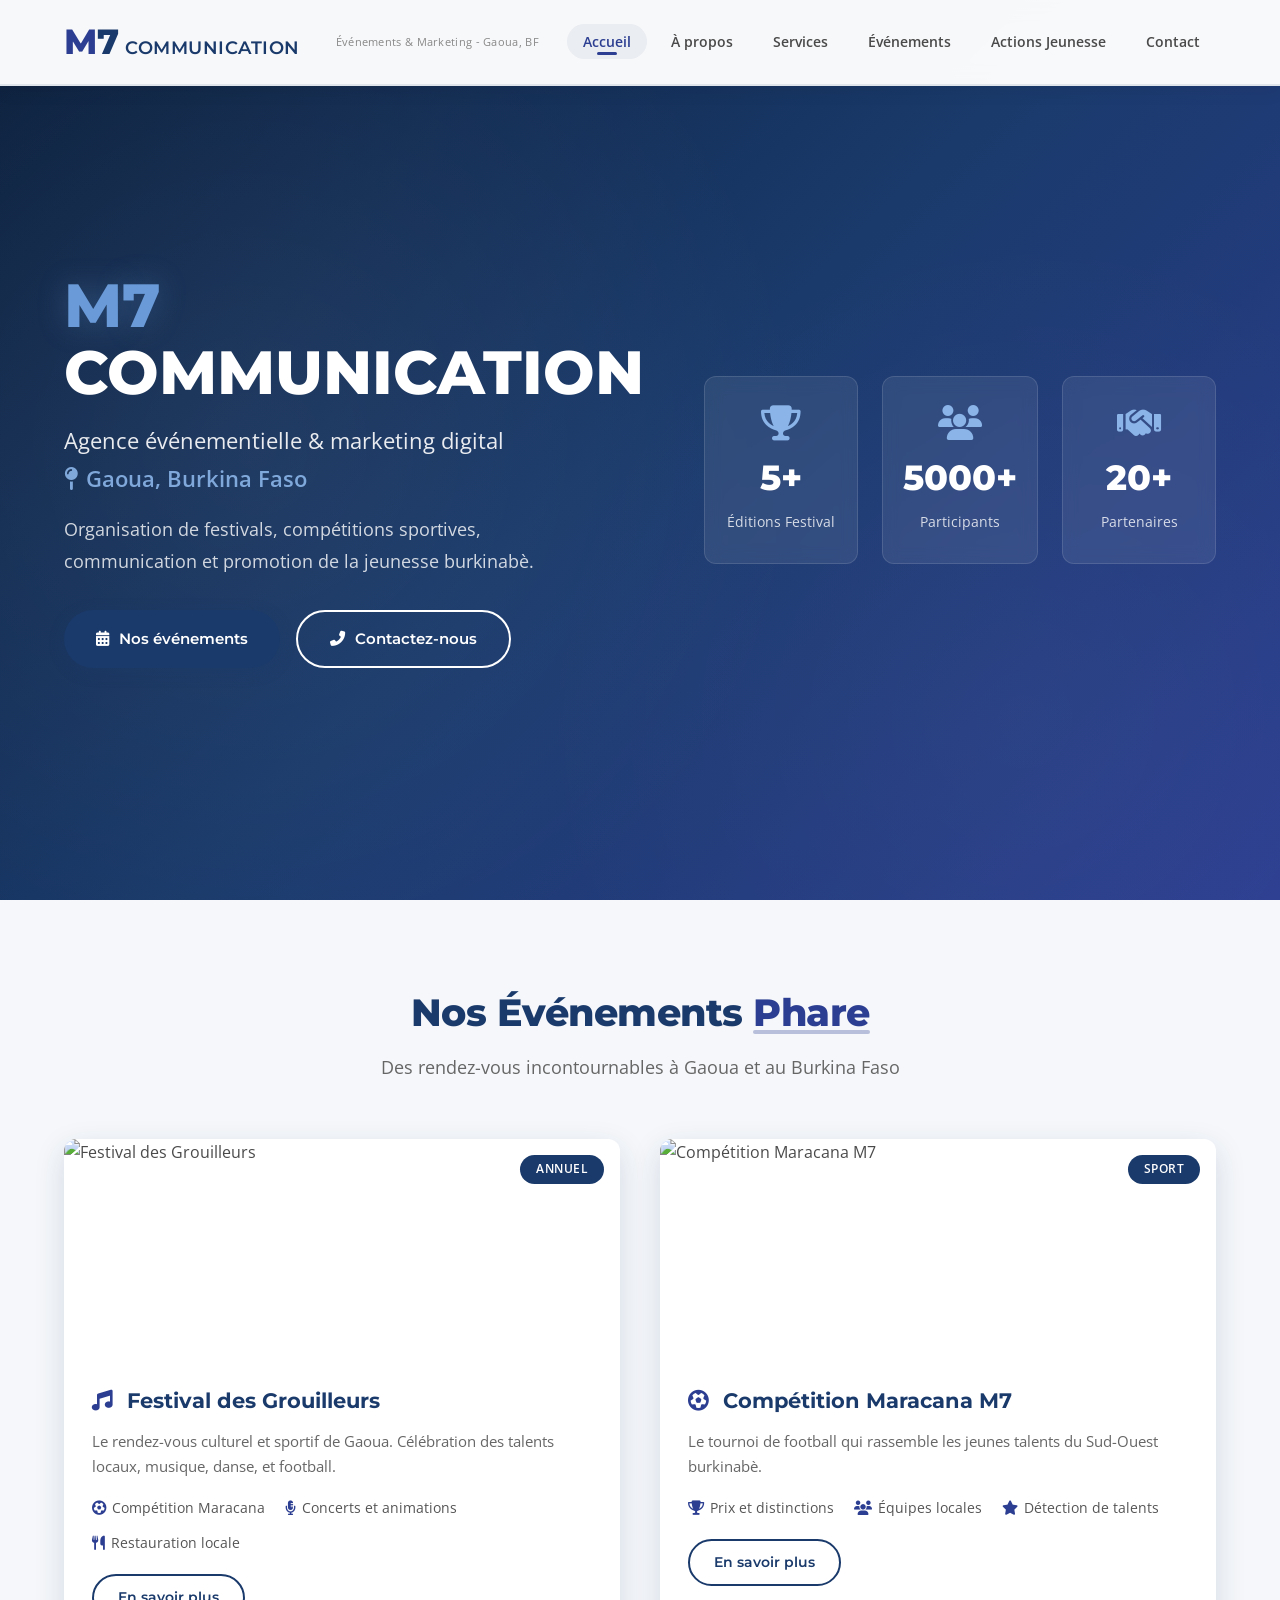
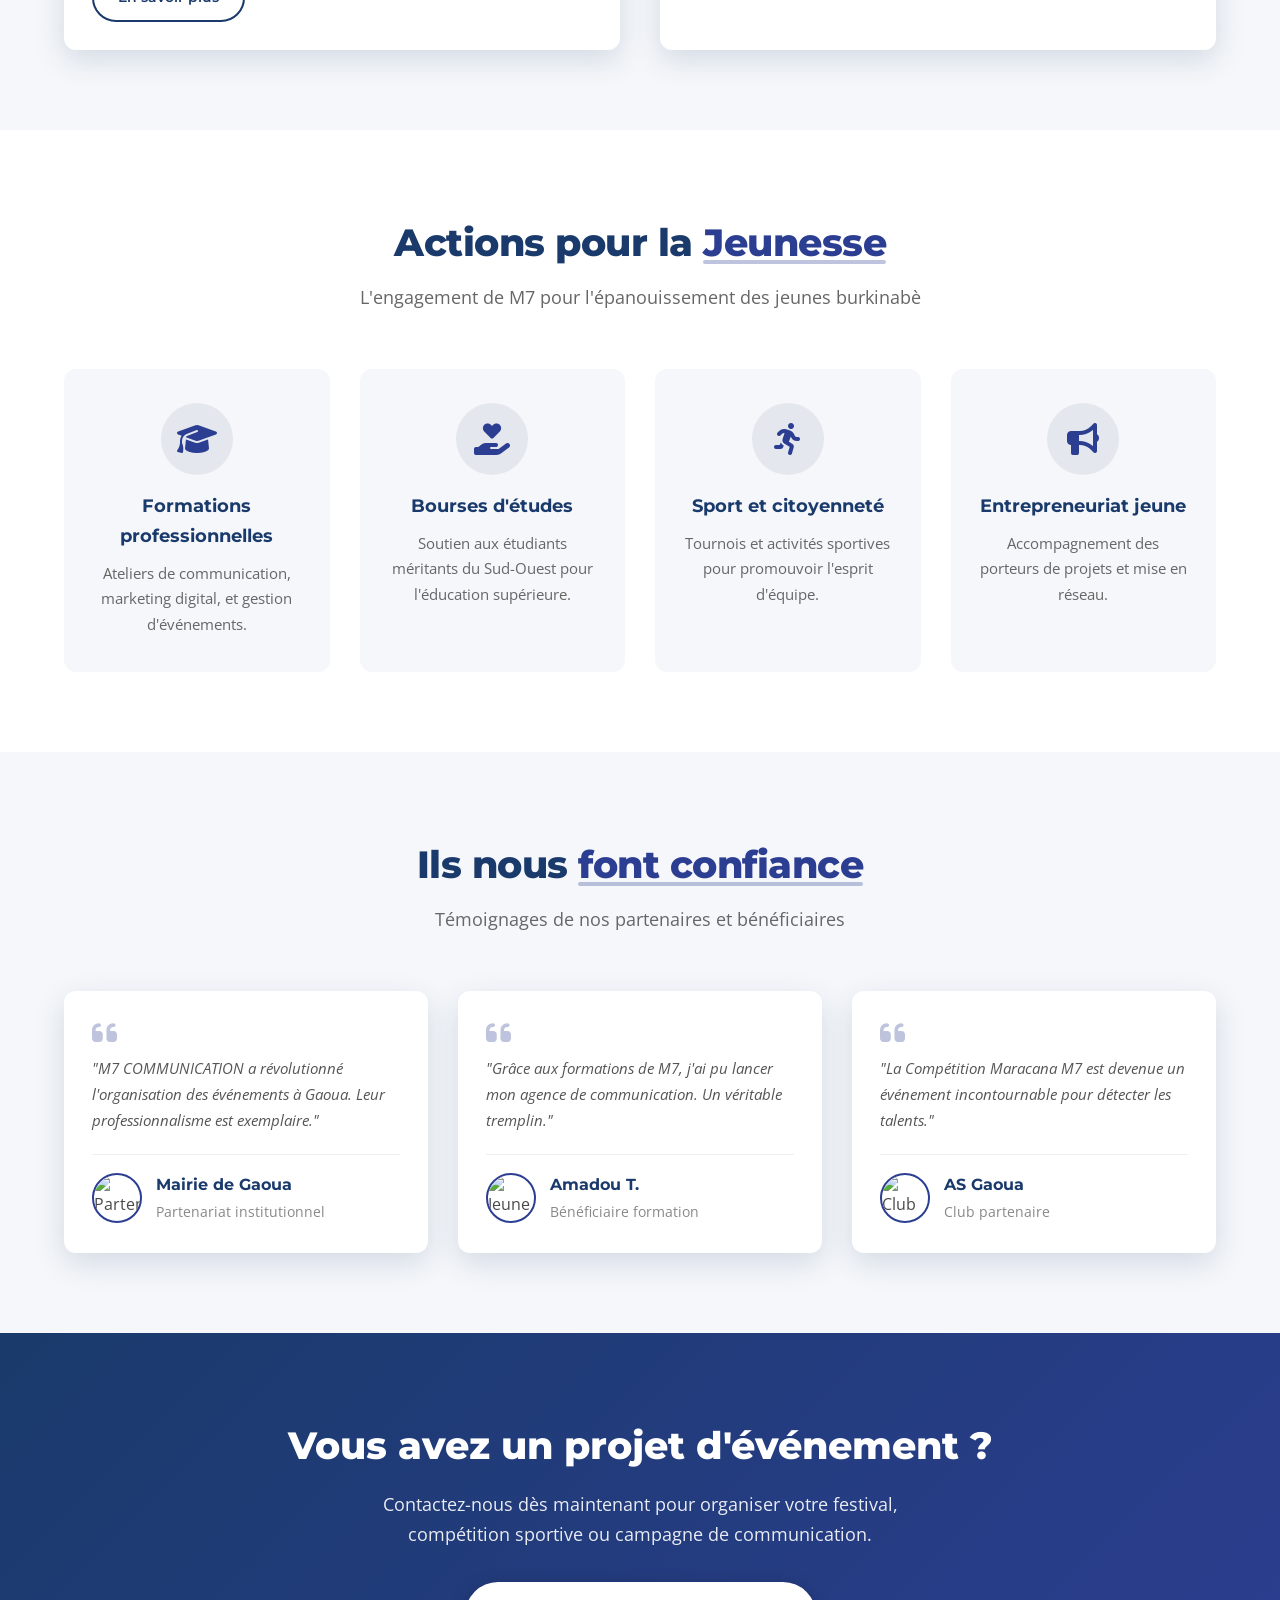
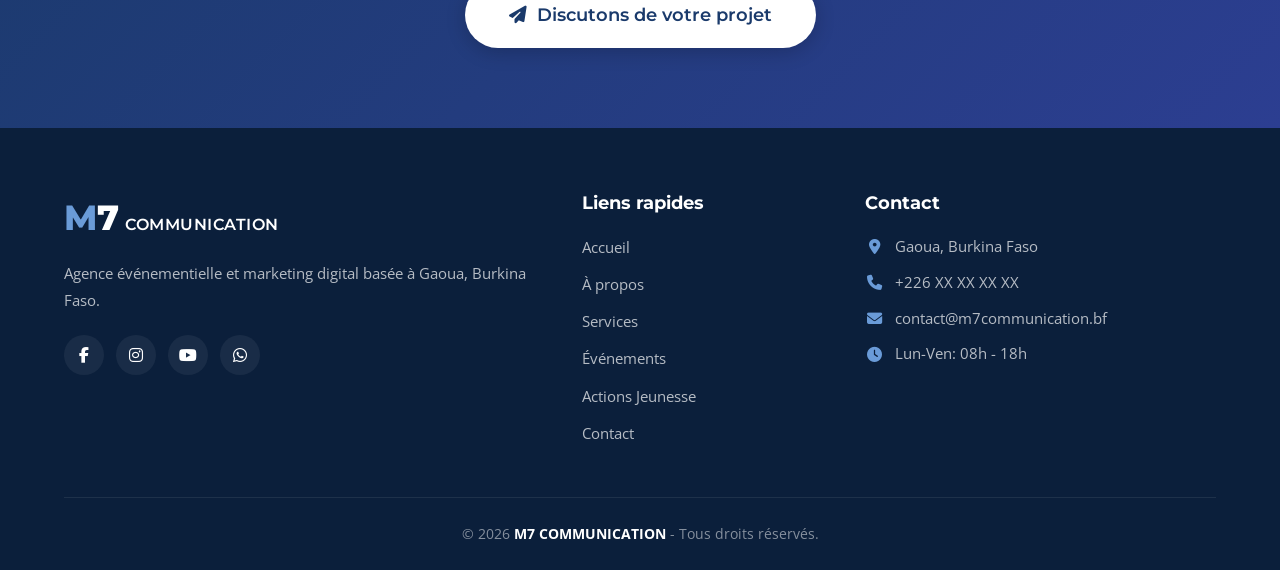
==== commit 2d06d0ae: "Update index.html" ====
--- a/index.html
+++ b/index.html
@@ -2,32 +2,131 @@
 <html lang="fr">
 <head>
     <meta charset="UTF-8">
-    <meta name="viewport" content="width=device-width, initial-scale=1.0">
-    <title>M7 COMMUNICATION - Agence Événementielle & Marketing | Gaoua, Burkina Faso</title>
-    <meta name="description" content="M7 COMMUNICATION : Agence spécialisée dans l'organisation d'événements, festivals, football, marketing digital et communication à Gaoua et au Burkina Faso.">
+    <meta name="viewport" content="width=device-width, initial-scale=1.0, maximum-scale=1.0, user-scalable=yes">
+    <title>M7 COMMUNICATION - Agence Événementielle | Gaoua, Burkina Faso</title>
+    <meta name="description" content="M7 COMMUNICATION : Agence spécialisée dans l'organisation d'événements, festivals, football, marketing digital et communication à Gaoua.">
     
-    <!-- Font Awesome Icons -->
     <link rel="stylesheet" href="https://cdnjs.cloudflare.com/ajax/libs/font-awesome/6.5.1/css/all.min.css">
-    <!-- Google Fonts -->
     <link href="https://fonts.googleapis.com/css2?family=Montserrat:wght@400;600;700;800&family=Open+Sans:wght@400;600&display=swap" rel="stylesheet">
-    <!-- Custom CSS -->
     <link rel="stylesheet" href="css/style.css">
-    <link rel="stylesheet" href="css/responsive.css">
+    
+    <style>
+        /* Styles supplémentaires pour garantir le fonctionnement */
+        .hamburger {
+            display: none;
+            cursor: pointer;
+            padding: 10px;
+            z-index: 9999;
+            background: transparent;
+            border: none;
+            position: relative;
+        }
+        
+        .hamburger .bar {
+            display: block;
+            width: 28px;
+            height: 3px;
+            margin: 5px 0;
+            background: #1A3A6B;
+            border-radius: 4px;
+            transition: 0.3s;
+        }
+        
+        .hamburger.active .bar:nth-child(1) {
+            transform: rotate(45deg) translate(5px, 5px);
+        }
+        
+        .hamburger.active .bar:nth-child(2) {
+            opacity: 0;
+        }
+        
+        .hamburger.active .bar:nth-child(3) {
+            transform: rotate(-45deg) translate(5px, -5px);
+        }
+        
+        @media (max-width: 768px) {
+            .hamburger {
+                display: block !important;
+            }
+            
+            .nav-menu {
+                position: fixed !important;
+                top: 0 !important;
+                right: -320px !important;
+                width: 280px !important;
+                max-width: 80% !important;
+                height: auto !important;
+                background: #FFFFFF !important;
+                flex-direction: column !important;
+                padding: 80px 25px 25px !important;
+                transition: right 0.4s ease !important;
+                box-shadow: -5px 0 30px rgba(0,0,0,0.15) !important;
+                z-index: 9998 !important;
+                display: flex !important;
+                border-radius: 0 0 0 12px !important;
+                max-height: 420px !important;
+                overflow-y: auto !important;
+            }
+            
+            .nav-menu.active {
+                right: 0 !important;
+            }
+            
+            .nav-menu li {
+                width: 100% !important;
+            }
+            
+            .nav-menu li a {
+                display: block !important;
+                padding: 12px 16px !important;
+                font-size: 1rem !important;
+                font-weight: 600 !important;
+                color: #333 !important;
+                border-radius: 8px !important;
+                border-left: 3px solid transparent !important;
+                transition: 0.3s !important;
+            }
+            
+            .nav-menu li a:hover,
+            .nav-menu li a.active {
+                color: #2C3E91 !important;
+                background: #f0f4ff !important;
+                border-left-color: #2C3E91 !important;
+            }
+            
+            /* Overlay */
+            .nav-overlay {
+                display: none;
+                position: fixed;
+                top: 0;
+                left: 0;
+                width: 100%;
+                height: 100%;
+                background: rgba(0,0,0,0.4);
+                z-index: 9997;
+            }
+            
+            .nav-overlay.active {
+                display: block;
+            }
+        }
+    </style>
 </head>
 <body>
-    <!-- ==================== HEADER / NAVIGATION ==================== -->
+    <!-- Overlay pour fermer le menu -->
+    <div class="nav-overlay" id="navOverlay"></div>
+
+    <!-- ==================== HEADER ==================== -->
     <header class="header">
         <nav class="navbar">
             <div class="container nav-container">
-                <!-- Logo text -->
                 <a href="index.html" class="logo">
                     <span class="logo-m">M</span><span class="logo-7">7</span>
                     <span class="logo-text">COMMUNICATION</span>
                 </a>
                 <span class="logo-slogan">Événements &amp; Marketing - Gaoua, BF</span>
 
-                <!-- Menu Desktop -->
-                <ul class="nav-menu">
+                <ul class="nav-menu" id="navMenu">
                     <li><a href="index.html" class="active">Accueil</a></li>
                     <li><a href="pages/apropos.html">À propos</a></li>
                     <li><a href="pages/services.html">Services</a></li>
@@ -36,18 +135,17 @@
                     <li><a href="pages/contact.html">Contact</a></li>
                 </ul>
 
-                <!-- Hamburger Mobile -->
-                <div class="hamburger">
+                <button class="hamburger" id="hamburgerBtn" aria-label="Menu">
                     <span class="bar"></span>
                     <span class="bar"></span>
                     <span class="bar"></span>
-                </div>
+                </button>
             </div>
         </nav>
     </header>
 
-    <!-- ==================== HERO SECTION ==================== -->
-    <section class="hero" id="accueil">
+    <!-- ==================== HERO ==================== -->
+    <section class="hero">
         <div class="hero-overlay"></div>
         <div class="container hero-content">
             <div class="hero-text">
@@ -91,8 +189,8 @@
         </div>
     </section>
 
-    <!-- ==================== SECTION : ÉVÉNEMENTS PHARES ==================== -->
-    <section class="events-highlight section-padding" id="evenements">
+    <!-- ==================== ÉVÉNEMENTS ==================== -->
+    <section class="events-highlight section-padding">
         <div class="container">
             <div class="section-header">
                 <h2>Nos Événements <span class="highlight">Phare</span></h2>
@@ -100,10 +198,9 @@
             </div>
 
             <div class="events-grid">
-                <!-- Festival des Grouilleurs -->
                 <div class="event-card">
                     <div class="event-image">
-                        <img src="https://via.placeholder.com/600x400/1A3A6B/FFFFFF?text=Festival+des+Grouilleurs" alt="Festival des Grouilleurs - Gaoua" loading="lazy">
+                        <img src="https://via.placeholder.com/600x400/1A3A6B/FFFFFF?text=Festival+des+Grouilleurs" alt="Festival des Grouilleurs" loading="lazy">
                         <span class="event-badge">Annuel</span>
                     </div>
                     <div class="event-content">
@@ -118,7 +215,6 @@
                     </div>
                 </div>
 
-                <!-- Compétition Maracana M7 -->
                 <div class="event-card">
                     <div class="event-image">
                         <img src="https://via.placeholder.com/600x400/2C3E91/FFFFFF?text=Maracana+M7" alt="Compétition Maracana M7" loading="lazy">
@@ -126,7 +222,7 @@
                     </div>
                     <div class="event-content">
                         <h3><i class="fas fa-futbol"></i> Compétition Maracana M7</h3>
-                        <p>Le tournoi de football qui rassemble les jeunes talents du Sud-Ouest burkinabè. Esprit d'équipe et fair-play.</p>
+                        <p>Le tournoi de football qui rassemble les jeunes talents du Sud-Ouest burkinabè.</p>
                         <ul class="event-features">
                             <li><i class="fas fa-trophy"></i> Prix et distinctions</li>
                             <li><i class="fas fa-users"></i> Équipes locales</li>
@@ -139,8 +235,8 @@
         </div>
     </section>
 
-    <!-- ==================== SECTION : ACTIONS POUR LA JEUNESSE ==================== -->
-    <section class="youth-actions section-padding" id="jeunesse">
+    <!-- ==================== ACTIONS JEUNESSE ==================== -->
+    <section class="youth-actions section-padding">
         <div class="container">
             <div class="section-header">
                 <h2>Actions pour la <span class="highlight">Jeunesse</span></h2>
@@ -149,41 +245,30 @@
 
             <div class="actions-grid">
                 <div class="action-card">
-                    <div class="action-icon">
-                        <i class="fas fa-graduation-cap"></i>
-                    </div>
+                    <div class="action-icon"><i class="fas fa-graduation-cap"></i></div>
                     <h3>Formations professionnelles</h3>
-                    <p>Ateliers de communication, marketing digital, et gestion d'événements pour les jeunes de Gaoua.</p>
-                </div>
-
+                    <p>Ateliers de communication, marketing digital, et gestion d'événements.</p>
+                </div>
                 <div class="action-card">
-                    <div class="action-icon">
-                        <i class="fas fa-hand-holding-heart"></i>
-                    </div>
+                    <div class="action-icon"><i class="fas fa-hand-holding-heart"></i></div>
                     <h3>Bourses d'études</h3>
-                    <p>Soutien aux étudiants méritants du Sud-Ouest pour leur permettre d'accéder à l'éducation supérieure.</p>
-                </div>
-
+                    <p>Soutien aux étudiants méritants du Sud-Ouest pour l'éducation supérieure.</p>
+                </div>
                 <div class="action-card">
-                    <div class="action-icon">
-                        <i class="fas fa-running"></i>
-                    </div>
+                    <div class="action-icon"><i class="fas fa-running"></i></div>
                     <h3>Sport et citoyenneté</h3>
-                    <p>Organisation de tournois et d'activités sportives pour promouvoir l'esprit d'équipe et la cohésion sociale.</p>
-                </div>
-
+                    <p>Tournois et activités sportives pour promouvoir l'esprit d'équipe.</p>
+                </div>
                 <div class="action-card">
-                    <div class="action-icon">
-                        <i class="fas fa-bullhorn"></i>
-                    </div>
+                    <div class="action-icon"><i class="fas fa-bullhorn"></i></div>
                     <h3>Entrepreneuriat jeune</h3>
-                    <p>Accompagnement des porteurs de projets et mise en réseau avec des partenaires locaux et nationaux.</p>
+                    <p>Accompagnement des porteurs de projets et mise en réseau.</p>
                 </div>
             </div>
         </div>
     </section>
 
-    <!-- ==================== SECTION : TÉMOIGNAGES ==================== -->
+    <!-- ==================== TÉMOIGNAGES ==================== -->
     <section class="testimonials section-padding">
         <div class="container">
             <div class="section-header">
@@ -195,7 +280,7 @@
                 <div class="testimonial-card">
                     <div class="testimonial-content">
                         <i class="fas fa-quote-left"></i>
-                        <p>"M7 COMMUNICATION a révolutionné l'organisation des événements à Gaoua. Leur professionnalisme et leur engagement pour la jeunesse sont exemplaires."</p>
+                        <p>"M7 COMMUNICATION a révolutionné l'organisation des événements à Gaoua. Leur professionnalisme est exemplaire."</p>
                     </div>
                     <div class="testimonial-author">
                         <img src="https://via.placeholder.com/100x100/1A3A6B/FFFFFF?text=Partner" alt="Partenaires" loading="lazy">
@@ -209,7 +294,7 @@
                 <div class="testimonial-card">
                     <div class="testimonial-content">
                         <i class="fas fa-quote-left"></i>
-                        <p>"Grâce aux formations de M7, j'ai pu lancer mon agence de communication. Un véritable tremplin pour les jeunes du Sud-Ouest."</p>
+                        <p>"Grâce aux formations de M7, j'ai pu lancer mon agence de communication. Un véritable tremplin."</p>
                     </div>
                     <div class="testimonial-author">
                         <img src="https://via.placeholder.com/100x100/2C3E91/FFFFFF?text=Partner" alt="Jeune entrepreneur" loading="lazy">
@@ -223,7 +308,7 @@
                 <div class="testimonial-card">
                     <div class="testimonial-content">
                         <i class="fas fa-quote-left"></i>
-                        <p>"La Compétition Maracana M7 est devenue un événement incontournable. Un excellent cadre pour détecter les talents de demain."</p>
+                        <p>"La Compétition Maracana M7 est devenue un événement incontournable pour détecter les talents."</p>
                     </div>
                     <div class="testimonial-author">
                         <img src="https://via.placeholder.com/100x100/3B5AA4/FFFFFF?text=Partner" alt="Club sportif" loading="lazy">
@@ -237,7 +322,7 @@
         </div>
     </section>
 
-    <!-- ==================== SECTION : APPEL À L'ACTION ==================== -->
+    <!-- ==================== CTA ==================== -->
     <section class="cta-section">
         <div class="container cta-content">
             <h2>Vous avez un projet d'événement ?</h2>
@@ -257,15 +342,12 @@
                         <span class="logo-m">M</span><span class="logo-7">7</span>
                         <span class="logo-text">COMMUNICATION</span>
                     </div>
-                    <p class="footer-desc">
-                        Agence événementielle et marketing digital basée à Gaoua, Burkina Faso. 
-                        Nous créons des moments inoubliables et accompagnons la jeunesse burkinabè.
-                    </p>
+                    <p class="footer-desc">Agence événementielle et marketing digital basée à Gaoua, Burkina Faso.</p>
                     <div class="footer-social">
-                        <a href="#" aria-label="Facebook"><i class="fab fa-facebook-f"></i></a>
-                        <a href="#" aria-label="Instagram"><i class="fab fa-instagram"></i></a>
-                        <a href="#" aria-label="YouTube"><i class="fab fa-youtube"></i></a>
-                        <a href="#" aria-label="WhatsApp"><i class="fab fa-whatsapp"></i></a>
+                        <a href="#"><i class="fab fa-facebook-f"></i></a>
+                        <a href="#"><i class="fab fa-instagram"></i></a>
+                        <a href="#"><i class="fab fa-youtube"></i></a>
+                        <a href="#"><i class="fab fa-whatsapp"></i></a>
                     </div>
                 </div>
 
@@ -293,14 +375,121 @@
             </div>
 
             <div class="footer-bottom">
-                <p>&copy; 2026 <strong>M7 COMMUNICATION</strong> - Tous droits réservés. <br>
-                <span class="footer-credit">Conçu avec <i class="fas fa-heart" style="color:#e74c3c;"></i> pour la jeunesse burkinabè</span></p>
+                <p>&copy; 2026 <strong>M7 COMMUNICATION</strong> - Tous droits réservés.</p>
             </div>
         </div>
     </footer>
 
     <!-- ==================== SCRIPTS ==================== -->
-    <script src="js/main.js"></script>
-    <script src="js/animations.js"></script>
+    <script>
+        // ============================================================
+        // SCRIPT DE MENU - INTÉGRÉ DIRECTEMENT POUR GARANTIR LE FONCTIONNEMENT
+        // ============================================================
+        (function() {
+            'use strict';
+            
+            // Attendre que le DOM soit prêt
+            if (document.readyState === 'loading') {
+                document.addEventListener('DOMContentLoaded', initMenu);
+            } else {
+                initMenu();
+            }
+            
+            function initMenu() {
+                console.log('Menu initialisé');
+                
+                var hamburger = document.getElementById('hamburgerBtn');
+                var navMenu = document.getElementById('navMenu');
+                var overlay = document.getElementById('navOverlay');
+                var navLinks = document.querySelectorAll('.nav-menu a');
+                
+                // Vérifier les éléments
+                if (!hamburger) {
+                    console.error('Bouton hamburger non trouvé');
+                    return;
+                }
+                if (!navMenu) {
+                    console.error('Menu non trouvé');
+                    return;
+                }
+                
+                console.log('Éléments trouvés - OK');
+                
+                // Fonction pour ouvrir le menu
+                function openMenu() {
+                    hamburger.classList.add('active');
+                    navMenu.classList.add('active');
+                    if (overlay) overlay.classList.add('active');
+                    document.body.style.overflow = 'hidden';
+                    console.log('Menu ouvert');
+                }
+                
+                // Fonction pour fermer le menu
+                function closeMenu() {
+                    hamburger.classList.remove('active');
+                    navMenu.classList.remove('active');
+                    if (overlay) overlay.classList.remove('active');
+                    document.body.style.overflow = '';
+                    console.log('Menu fermé');
+                }
+                
+                // Toggle du menu
+                function toggleMenu() {
+                    if (navMenu.classList.contains('active')) {
+                        closeMenu();
+                    } else {
+                        openMenu();
+                    }
+                }
+                
+                // Événement au clic sur le hamburger
+                hamburger.addEventListener('click', function(e) {
+                    e.stopPropagation();
+                    toggleMenu();
+                });
+                
+                // Fermer en cliquant sur l'overlay
+                if (overlay) {
+                    overlay.addEventListener('click', function() {
+                        closeMenu();
+                    });
+                }
+                
+                // Fermer en cliquant sur un lien
+                navLinks.forEach(function(link) {
+                    link.addEventListener('click', function() {
+                        closeMenu();
+                    });
+                });
+                
+                // Fermer avec la touche Echap
+                document.addEventListener('keydown', function(e) {
+                    if (e.key === 'Escape') {
+                        closeMenu();
+                    }
+                });
+                
+                // Gérer le redimensionnement
+                var resizeTimer;
+                window.addEventListener('resize', function() {
+                    clearTimeout(resizeTimer);
+                    resizeTimer = setTimeout(function() {
+                        if (window.innerWidth > 768 && navMenu.classList.contains('active')) {
+                            closeMenu();
+                        }
+                    }, 250);
+                });
+                
+                // Lien actif
+                var currentPage = window.location.pathname.split('/').pop() || 'index.html';
+                navLinks.forEach(function(link) {
+                    var href = link.getAttribute('href').split('/').pop();
+                    if (href === currentPage) {
+                        link.classList.add('active');
+                    }
+                });
+            }
+        })();
+    </script>
 </body>
 </html>
--- a/css/style.css
+++ b/css/style.css
@@ -1,10 +1,8 @@
 /* ============================================================
    M7 COMMUNICATION - STYLE PRINCIPAL
    Couleurs : Blanc (#FFFFFF) | Bleu roi (#1A3A6B / #2C3E91)
-   Polices : Montserrat (titres) | Open Sans (corps)
    ============================================================ */
 
-/* ---------- RESET & BASE ---------- */
 * {
     margin: 0;
     padding: 0;
@@ -14,12 +12,10 @@
 :root {
     --bleu-roi: #1A3A6B;
     --bleu-clair: #2C3E91;
-    --bleu-accent: #3B5AA4;
     --blanc: #FFFFFF;
     --gris-clair: #F5F7FA;
     --gris-texte: #4A4A4A;
     --ombre: 0 10px 30px rgba(26, 58, 107, 0.15);
-    --transition: 0.3s ease;
     --border-radius: 12px;
 }
 
@@ -96,7 +92,6 @@
     margin-top: 8px;
 }
 
-/* ---------- TYPOGRAPHIE ---------- */
 h1, h2, h3, h4 {
     font-family: 'Montserrat', sans-serif;
     font-weight: 700;
@@ -106,7 +101,6 @@
     color: var(--bleu-clair);
 }
 
-/* ---------- BOUTONS ---------- */
 .btn {
     display: inline-flex;
     align-items: center;
@@ -116,7 +110,7 @@
     font-family: 'Montserrat', sans-serif;
     font-weight: 600;
     font-size: 0.95rem;
-    transition: var(--transition);
+    transition: 0.3s ease;
     border: none;
     cursor: pointer;
     text-align: center;
@@ -190,7 +184,6 @@
     flex-wrap: wrap;
 }
 
-/* Logo */
 .logo {
     display: flex;
     align-items: baseline;
@@ -224,16 +217,8 @@
     font-weight: 400;
     letter-spacing: 0.3px;
     margin-left: 8px;
-    display: none;
-}
-
-@media (min-width: 768px) {
-    .logo-slogan {
-        display: inline-block;
-    }
-}
-
-/* Menu Desktop */
+}
+
 .nav-menu {
     display: flex;
     align-items: center;
@@ -246,7 +231,7 @@
     font-size: 0.9rem;
     font-weight: 600;
     color: var(--gris-texte);
-    transition: var(--transition);
+    transition: 0.3s ease;
     position: relative;
 }
 
@@ -268,37 +253,29 @@
     border-radius: 4px;
 }
 
-/* Hamburger Mobile */
+/* Hamburger - caché sur desktop */
 .hamburger {
     display: none;
     flex-direction: column;
     cursor: pointer;
     gap: 5px;
-    padding: 4px;
+    padding: 8px;
+    background: transparent;
+    border: none;
+    z-index: 1001;
 }
 
 .hamburger .bar {
+    display: block;
     width: 28px;
     height: 3px;
     background: var(--bleu-roi);
     border-radius: 4px;
-    transition: var(--transition);
-}
-
-.hamburger.active .bar:nth-child(1) {
-    transform: rotate(45deg) translate(5px, 6px);
-}
-
-.hamburger.active .bar:nth-child(2) {
-    opacity: 0;
-}
-
-.hamburger.active .bar:nth-child(3) {
-    transform: rotate(-45deg) translate(5px, -6px);
+    transition: all 0.3s ease;
 }
 
 /* ============================================================
-   HERO SECTION
+   HERO
    ============================================================ */
 .hero {
     position: relative;
@@ -373,7 +350,6 @@
     gap: 16px;
 }
 
-/* Hero Stats */
 .hero-stats {
     display: grid;
     grid-template-columns: 1fr 1fr 1fr;
@@ -388,7 +364,7 @@
     padding: 28px 20px;
     text-align: center;
     color: var(--blanc);
-    transition: var(--transition);
+    transition: 0.3s ease;
 }
 
 .stat-item:hover {
@@ -415,7 +391,7 @@
 }
 
 /* ============================================================
-   ÉVÉNEMENTS PHARES
+   ÉVÉNEMENTS
    ============================================================ */
 .events-highlight {
     background: var(--gris-clair);
@@ -432,7 +408,7 @@
     border-radius: var(--border-radius);
     overflow: hidden;
     box-shadow: var(--ombre);
-    transition: var(--transition);
+    transition: 0.3s ease;
 }
 
 .event-card:hover {
@@ -450,7 +426,7 @@
     width: 100%;
     height: 100%;
     object-fit: cover;
-    transition: var(--transition);
+    transition: 0.3s ease;
 }
 
 .event-card:hover .event-image img {
@@ -530,7 +506,7 @@
     padding: 32px 24px;
     border-radius: var(--border-radius);
     text-align: center;
-    transition: var(--transition);
+    transition: 0.3s ease;
     border: 2px solid transparent;
 }
 
@@ -551,7 +527,7 @@
     margin: 0 auto 16px;
     font-size: 2rem;
     color: var(--bleu-clair);
-    transition: var(--transition);
+    transition: 0.3s ease;
 }
 
 .action-card:hover .action-icon {
@@ -588,7 +564,7 @@
     padding: 28px;
     border-radius: var(--border-radius);
     box-shadow: var(--ombre);
-    transition: var(--transition);
+    transition: 0.3s ease;
 }
 
 .testimonial-card:hover {
@@ -641,7 +617,7 @@
 }
 
 /* ============================================================
-   CTA SECTION
+   CTA
    ============================================================ */
 .cta-section {
     background: linear-gradient(135deg, var(--bleu-roi), var(--bleu-clair));
@@ -735,7 +711,7 @@
     background: rgba(255, 255, 255, 0.06);
     border-radius: 50%;
     color: var(--blanc);
-    transition: var(--transition);
+    transition: 0.3s ease;
     font-size: 1rem;
 }
 
@@ -757,7 +733,7 @@
 
 .footer-col ul li a {
     color: rgba(255, 255, 255, 0.7);
-    transition: var(--transition);
+    transition: 0.3s ease;
     font-size: 0.95rem;
 }
 
@@ -796,4 +772,4 @@
     display: block;
     margin-top: 4px;
     font-size: 0.85rem;
-}+}
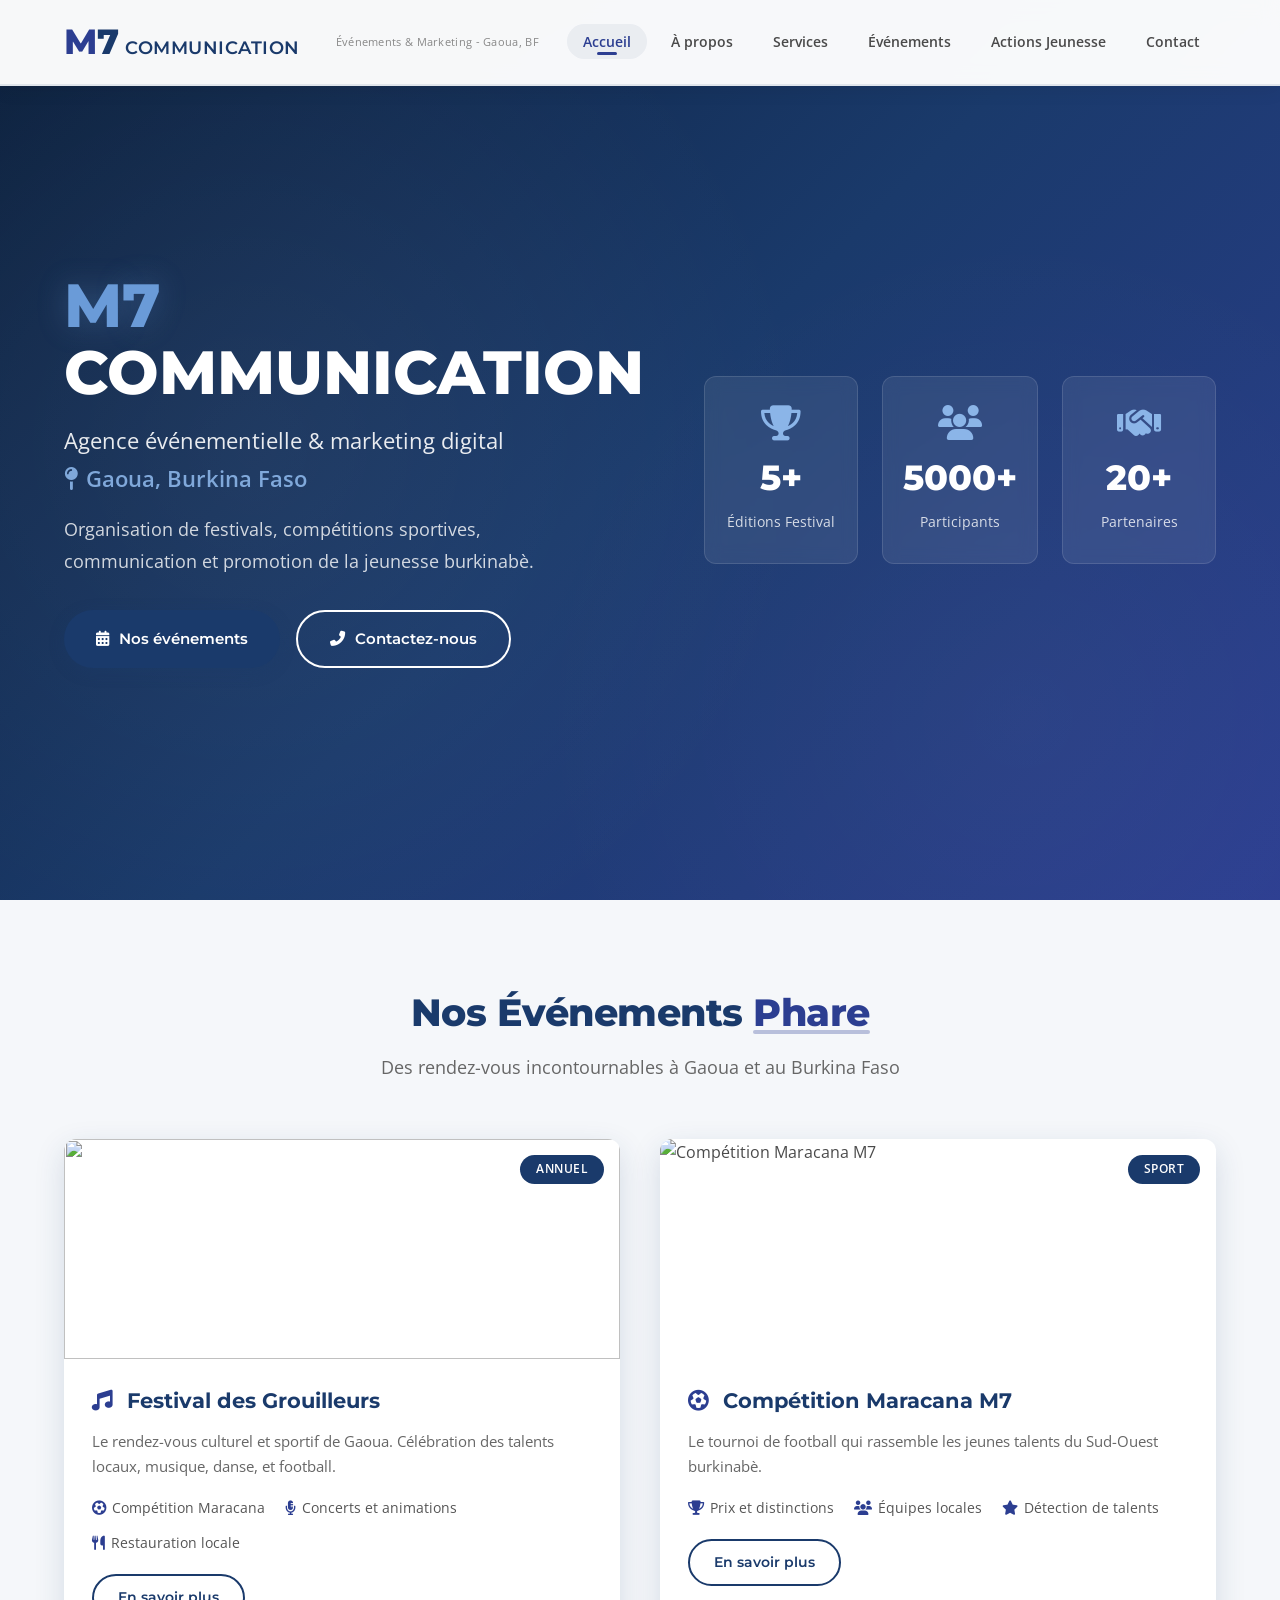
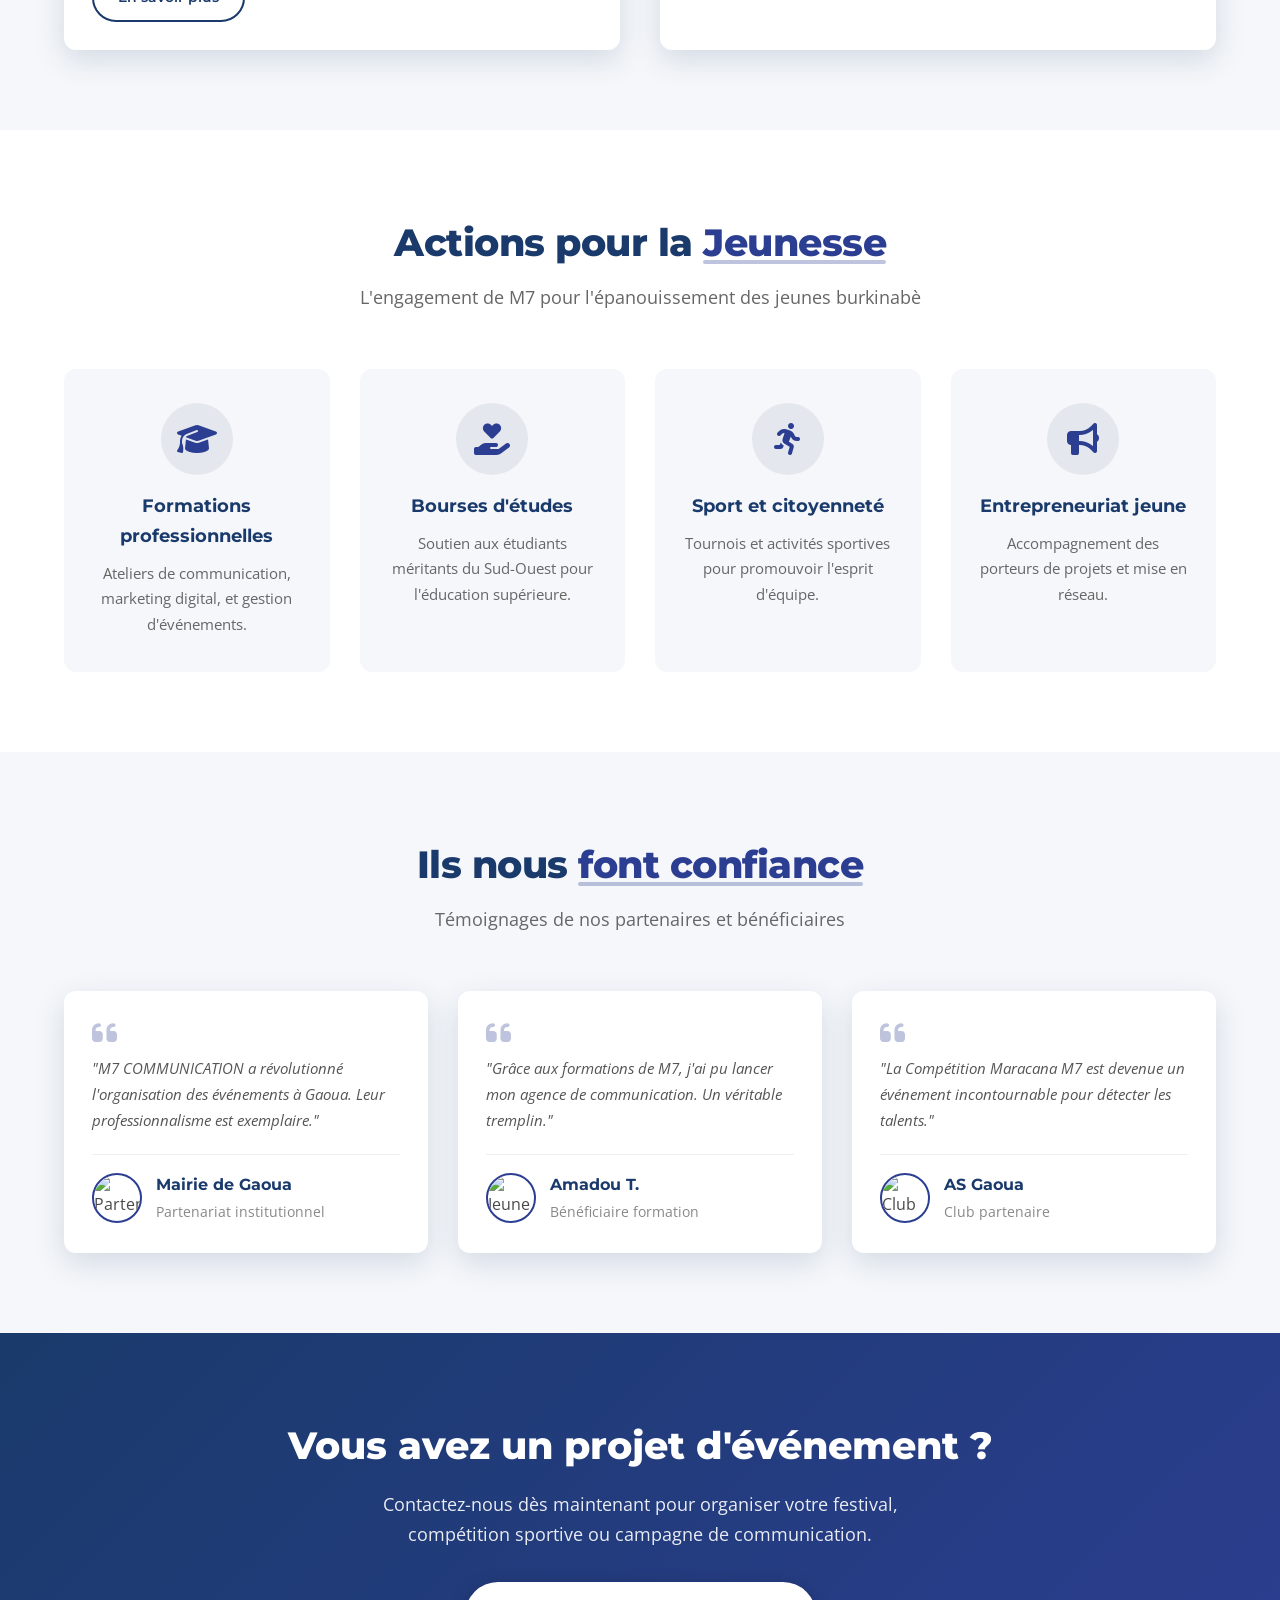
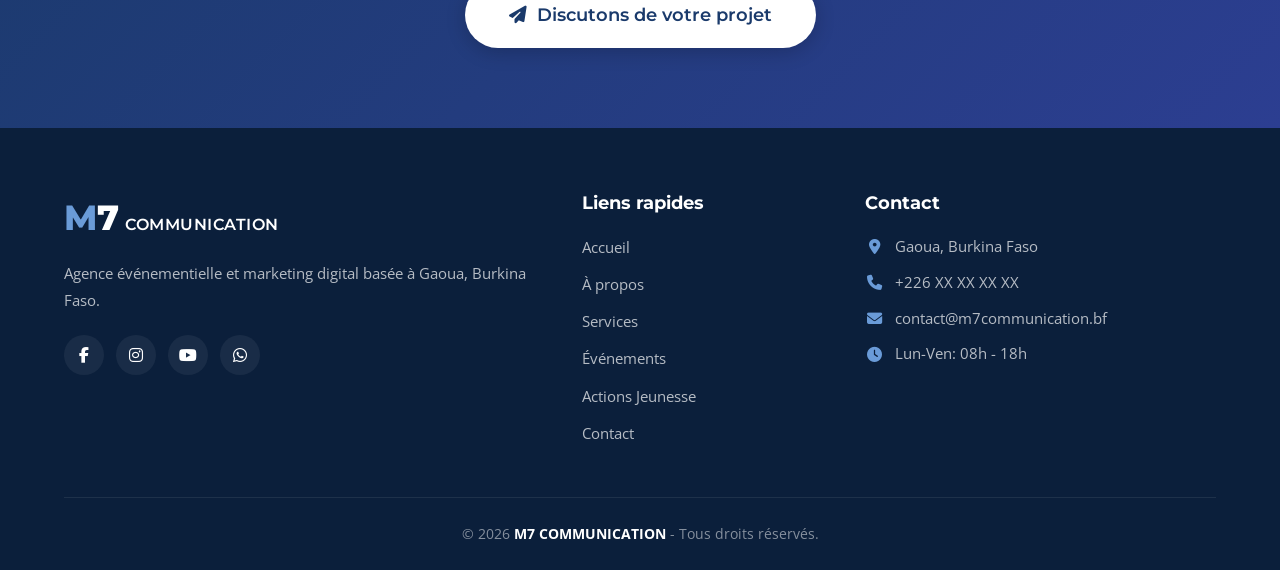
==== commit 8614a773: "Update index.html" ====
--- a/index.html
+++ b/index.html
@@ -200,7 +200,7 @@
             <div class="events-grid">
                 <div class="event-card">
                     <div class="event-image">
-                        <img src="https://via.placeholder.com/600x400/1A3A6B/FFFFFF?text=Festival+des+Grouilleurs" alt="Festival des Grouilleurs" loading="lazy">
+                        <img src="images/discours.jpg">
                         <span class="event-badge">Annuel</span>
                     </div>
                     <div class="event-content">
--- a/css/style.css
+++ b/css/style.css
@@ -1,6 +1,5 @@
 /* ============================================================
    M7 COMMUNICATION - STYLE PRINCIPAL
-   Couleurs : Blanc (#FFFFFF) | Bleu roi (#1A3A6B / #2C3E91)
    ============================================================ */
 
 * {
@@ -101,6 +100,7 @@
     color: var(--bleu-clair);
 }
 
+/* ---------- BOUTONS ---------- */
 .btn {
     display: inline-flex;
     align-items: center;
@@ -159,14 +159,14 @@
 }
 
 /* ============================================================
-   HEADER & NAVIGATION
+   HEADER
    ============================================================ */
 .header {
     position: fixed;
     top: 0;
     left: 0;
     width: 100%;
-    z-index: 1000;
+    z-index: 9999;
     background: rgba(255, 255, 255, 0.97);
     backdrop-filter: blur(10px);
     box-shadow: 0 2px 20px rgba(0, 0, 0, 0.08);
@@ -219,6 +219,7 @@
     margin-left: 8px;
 }
 
+/* Menu Desktop */
 .nav-menu {
     display: flex;
     align-items: center;
@@ -253,27 +254,6 @@
     border-radius: 4px;
 }
 
-/* Hamburger - caché sur desktop */
-.hamburger {
-    display: none;
-    flex-direction: column;
-    cursor: pointer;
-    gap: 5px;
-    padding: 8px;
-    background: transparent;
-    border: none;
-    z-index: 1001;
-}
-
-.hamburger .bar {
-    display: block;
-    width: 28px;
-    height: 3px;
-    background: var(--bleu-roi);
-    border-radius: 4px;
-    transition: all 0.3s ease;
-}
-
 /* ============================================================
    HERO
    ============================================================ */
@@ -290,9 +270,8 @@
 .hero-overlay {
     position: absolute;
     inset: 0;
-    background: 
-        radial-gradient(circle at 20% 50%, rgba(255, 255, 255, 0.05) 0%, transparent 50%),
-        radial-gradient(circle at 80% 80%, rgba(255, 255, 255, 0.03) 0%, transparent 40%);
+    background: radial-gradient(circle at 20% 50%, rgba(255,255,255,0.05) 0%, transparent 50%),
+                 radial-gradient(circle at 80% 80%, rgba(255,255,255,0.03) 0%, transparent 40%);
     pointer-events: none;
 }
 
@@ -489,7 +468,7 @@
 }
 
 /* ============================================================
-   ACTIONS JEUNESSE
+   ACTIONS JEUNESSE (Accueil)
    ============================================================ */
 .youth-actions {
     background: var(--blanc);
@@ -768,8 +747,79 @@
     color: var(--blanc);
 }
 
-.footer-credit {
-    display: block;
-    margin-top: 4px;
-    font-size: 0.85rem;
-}
+/* ============================================================
+   RESPONSIVE INTÉGRÉ (complément)
+   ============================================================ */
+@media (max-width: 1024px) {
+    .hero-title { font-size: 3rem; }
+    .hero-stats { grid-template-columns: 1fr 1fr; }
+    .actions-grid { grid-template-columns: 1fr 1fr; }
+    .testimonials-grid { grid-template-columns: 1fr 1fr; }
+}
+
+@media (max-width: 992px) {
+    .hero-content { grid-template-columns: 1fr; text-align: center; gap: 40px; }
+    .hero-buttons { justify-content: center; }
+    .hero-location { justify-content: center; }
+    .events-grid { grid-template-columns: 1fr 1fr; }
+    .footer-grid { grid-template-columns: 1fr 1fr; gap: 40px; }
+}
+
+@media (max-width: 768px) {
+    .hero { min-height: auto; padding: 100px 0 50px; }
+    .hero-title { font-size: 2.2rem; }
+    .hero-subtitle { font-size: 1rem; }
+    .hero-desc { font-size: 0.95rem; }
+    .hero-content { grid-template-columns: 1fr; gap: 30px; text-align: center; }
+    .hero-stats { grid-template-columns: 1fr 1fr 1fr; gap: 10px; }
+    .stat-item { padding: 14px 10px; }
+    .stat-number { font-size: 1.5rem; }
+    .stat-label { font-size: 0.7rem; }
+    .hero-buttons { justify-content: center; flex-direction: column; align-items: center; }
+    .hero-buttons .btn { width: 100%; justify-content: center; }
+    
+    .section-padding { padding: 50px 0; }
+    .section-header h2 { font-size: 1.6rem; }
+    .section-subtitle { font-size: 0.9rem; }
+    
+    .events-grid { grid-template-columns: 1fr; gap: 24px; }
+    .event-image { height: 180px; }
+    .event-content { padding: 20px; }
+    .event-content h3 { font-size: 1.1rem; }
+    
+    .actions-grid { grid-template-columns: 1fr 1fr; gap: 16px; }
+    .action-card { padding: 20px 16px; }
+    .action-icon { width: 56px; height: 56px; font-size: 1.5rem; }
+    .action-card h3 { font-size: 1rem; }
+    .action-card p { font-size: 0.85rem; }
+    
+    .testimonials-grid { grid-template-columns: 1fr; gap: 20px; }
+    .testimonial-card { padding: 20px; }
+    
+    .cta-section { padding: 50px 0; }
+    .cta-content h2 { font-size: 1.6rem; }
+    .cta-content p { font-size: 0.95rem; }
+    .btn-lg { padding: 14px 28px; font-size: 0.95rem; }
+    
+    .footer-grid { grid-template-columns: 1fr; gap: 30px; padding-bottom: 30px; }
+    .footer { padding: 40px 0 20px; }
+    .footer-logo { font-size: 1.3rem; }
+    .footer-desc { font-size: 0.9rem; }
+    .footer-col h4 { font-size: 1rem; }
+    
+    .logo-slogan { display: none; }
+    .logo { font-size: 1.2rem; }
+    .logo-m, .logo-7 { font-size: 1.8rem; }
+    .logo-text { font-size: 0.9rem; }
+}
+
+@media (max-width: 480px) {
+    .container { padding: 0 16px; }
+    .hero-title { font-size: 1.8rem; }
+    .hero-stats { grid-template-columns: 1fr 1fr; }
+    .actions-grid { grid-template-columns: 1fr; }
+    .stat-item { padding: 12px 8px; }
+    .stat-number { font-size: 1.3rem; }
+    .btn { padding: 12px 20px; font-size: 0.85rem; }
+    .footer-social a { width: 36px; height: 36px; font-size: 0.85rem; }
+}
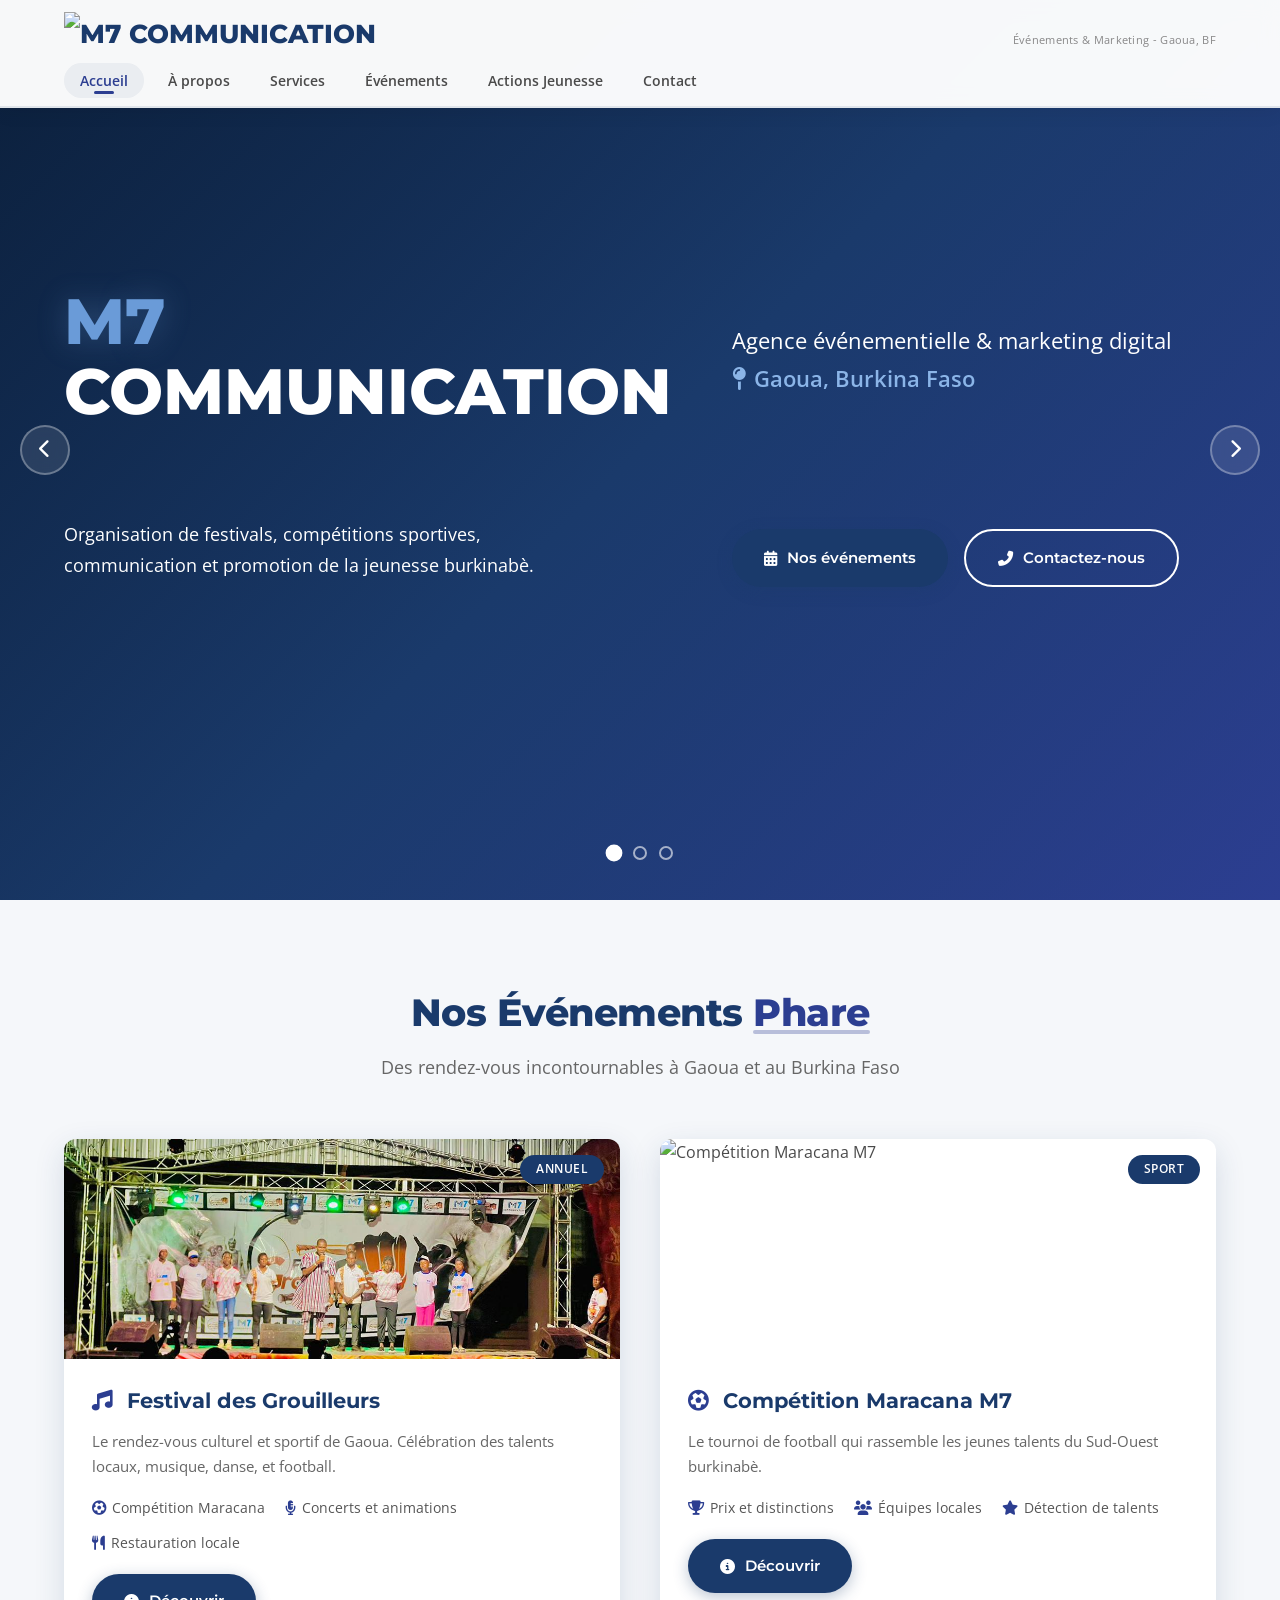
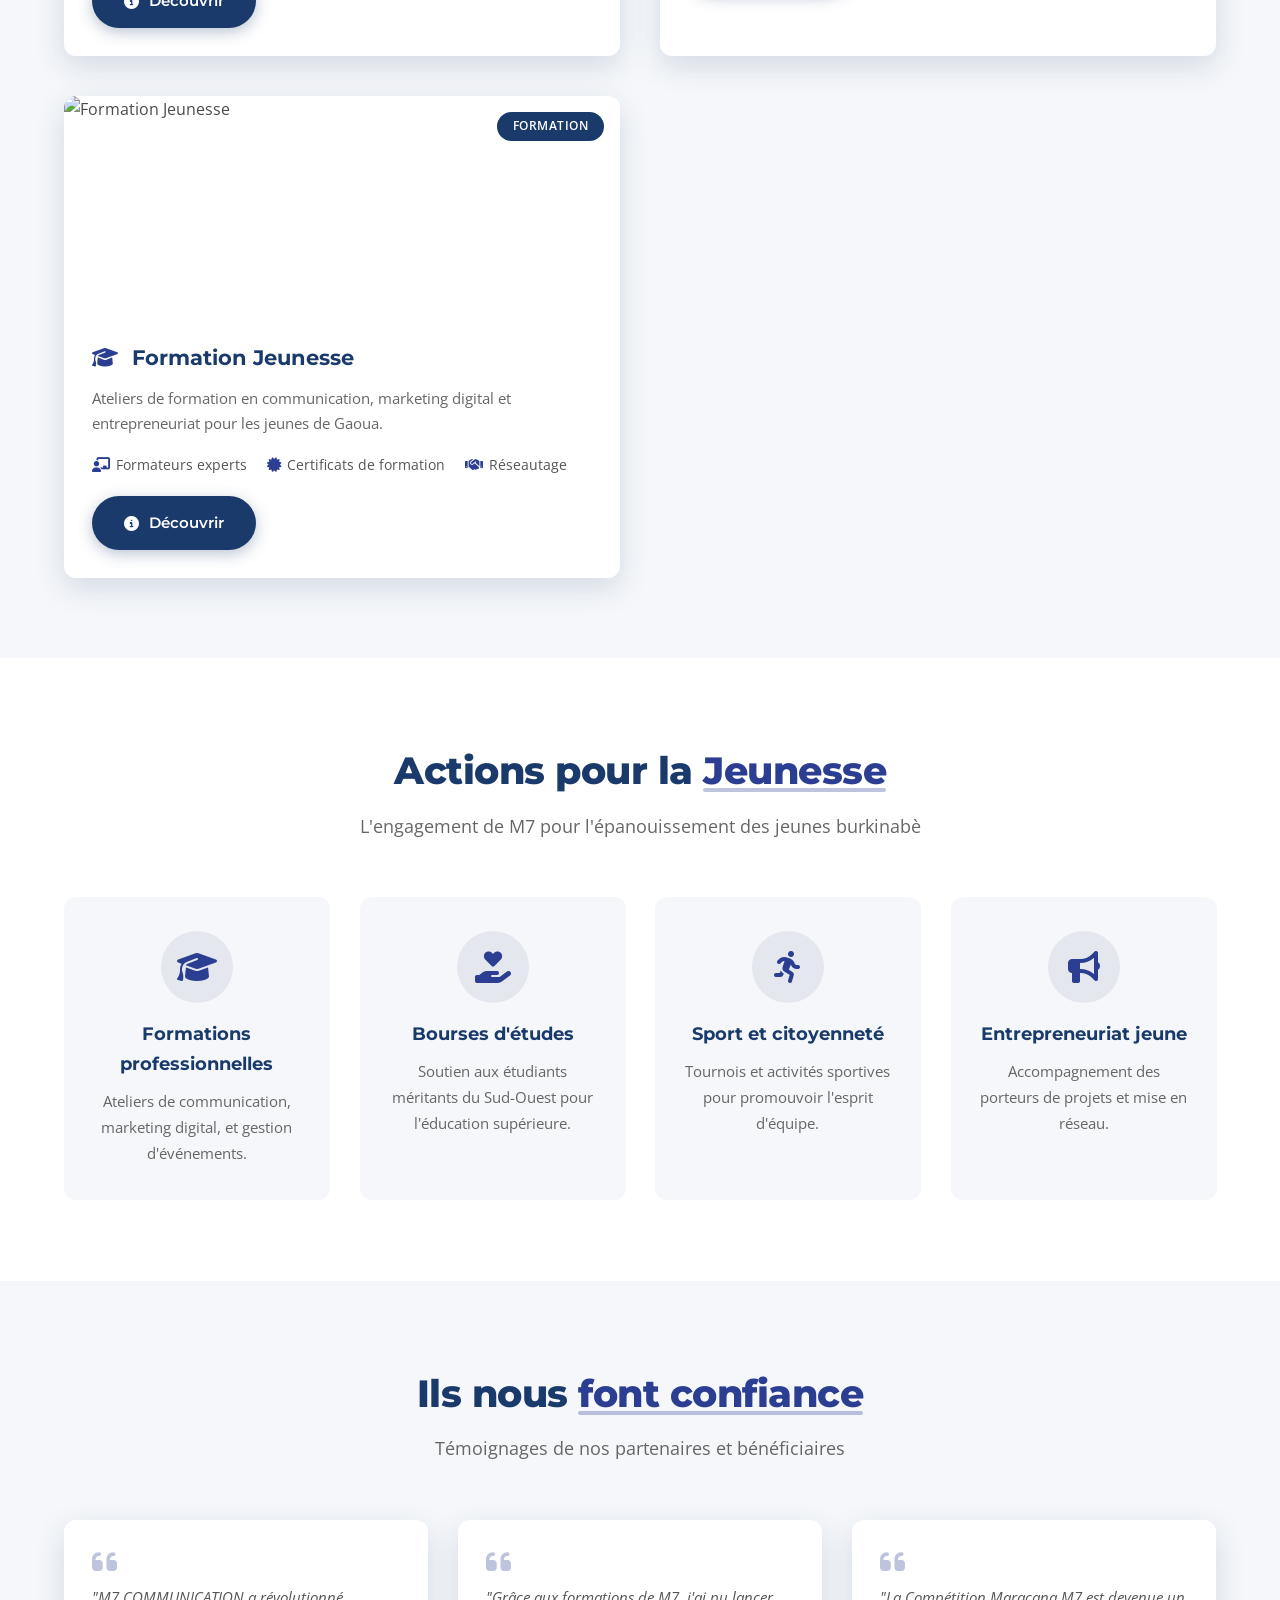
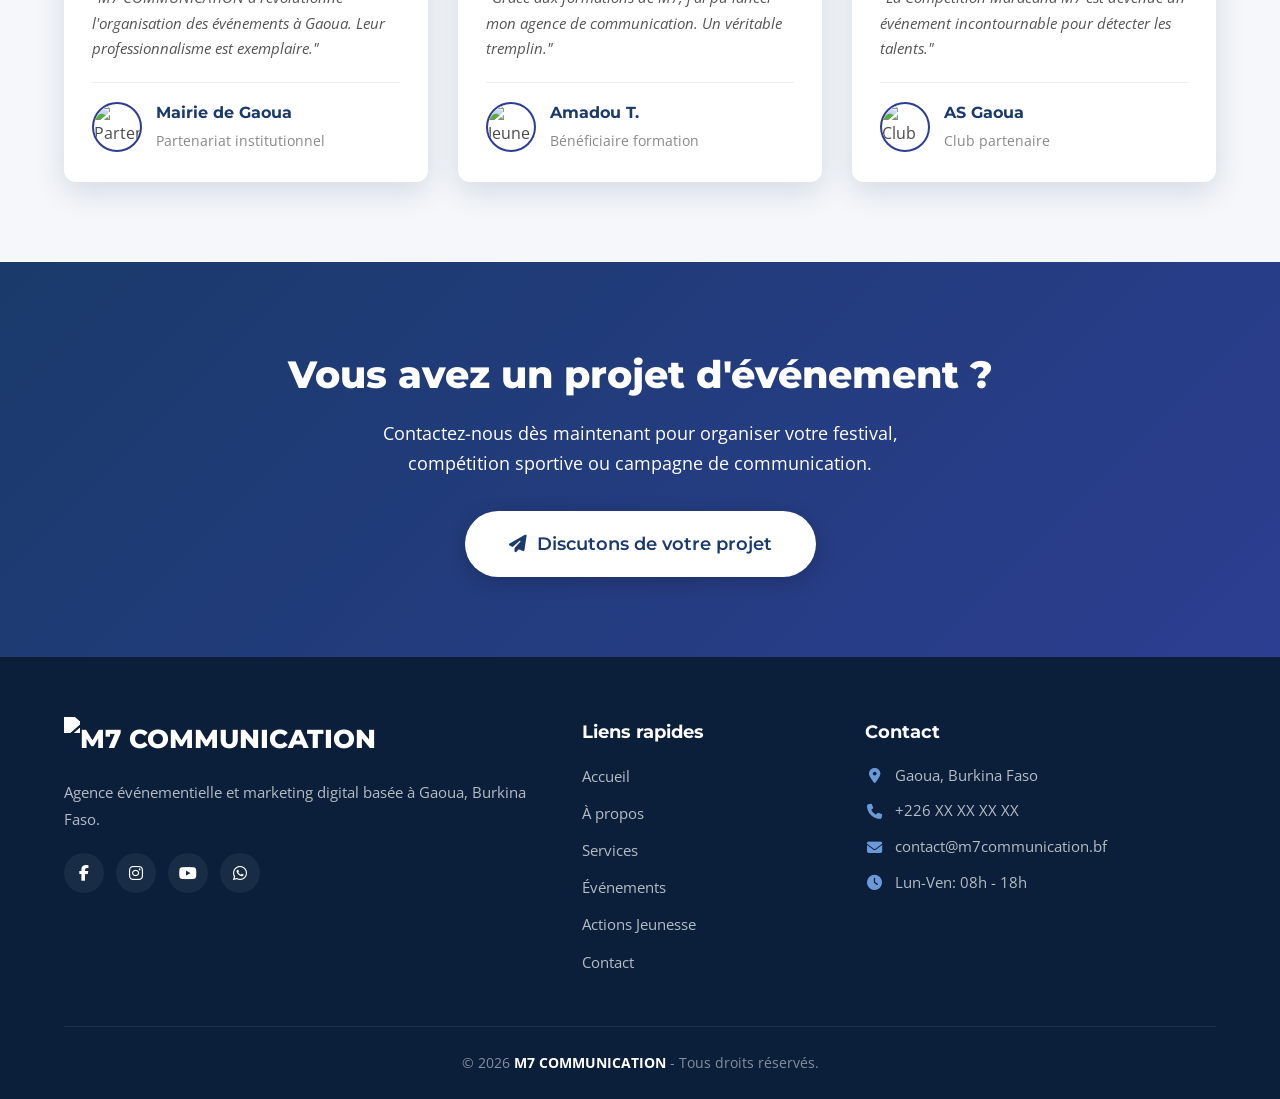
==== commit 739659bc: "Update index.html" ====
--- a/index.html
+++ b/index.html
@@ -11,7 +11,97 @@
     <link rel="stylesheet" href="css/style.css">
     
     <style>
-        /* Styles supplémentaires pour garantir le fonctionnement */
+        /* ========== ANIMATIONS ========== */
+        @keyframes fadeInUp {
+            from { opacity: 0; transform: translateY(40px); }
+            to { opacity: 1; transform: translateY(0); }
+        }
+        @keyframes fadeInDown {
+            from { opacity: 0; transform: translateY(-30px); }
+            to { opacity: 1; transform: translateY(0); }
+        }
+        @keyframes fadeInLeft {
+            from { opacity: 0; transform: translateX(-50px); }
+            to { opacity: 1; transform: translateX(0); }
+        }
+        @keyframes fadeInRight {
+            from { opacity: 0; transform: translateX(50px); }
+            to { opacity: 1; transform: translateX(0); }
+        }
+        @keyframes scaleIn {
+            from { opacity: 0; transform: scale(0.85); }
+            to { opacity: 1; transform: scale(1); }
+        }
+        @keyframes float {
+            0%, 100% { transform: translateY(0); }
+            50% { transform: translateY(-12px); }
+        }
+        @keyframes pulse {
+            0%, 100% { transform: scale(1); }
+            50% { transform: scale(1.05); }
+        }
+        @keyframes glowPulse {
+            0%, 100% { box-shadow: 0 0 20px rgba(44, 62, 145, 0.2); }
+            50% { box-shadow: 0 0 40px rgba(44, 62, 145, 0.4); }
+        }
+        @keyframes slideIn {
+            from { opacity: 0; transform: translateX(100px); }
+            to { opacity: 1; transform: translateX(0); }
+        }
+        @keyframes zoomIn {
+            from { transform: scale(1.1); }
+            to { transform: scale(1); }
+        }
+
+        .animate-fadeUp {
+            opacity: 0;
+            animation: fadeInUp 0.9s cubic-bezier(0.22, 1, 0.36, 1) forwards;
+        }
+        .animate-fadeDown {
+            opacity: 0;
+            animation: fadeInDown 0.9s cubic-bezier(0.22, 1, 0.36, 1) forwards;
+        }
+        .animate-fadeLeft {
+            opacity: 0;
+            animation: fadeInLeft 0.9s cubic-bezier(0.22, 1, 0.36, 1) forwards;
+        }
+        .animate-fadeRight {
+            opacity: 0;
+            animation: fadeInRight 0.9s cubic-bezier(0.22, 1, 0.36, 1) forwards;
+        }
+        .animate-scale {
+            opacity: 0;
+            animation: scaleIn 0.9s cubic-bezier(0.22, 1, 0.36, 1) forwards;
+        }
+        .animate-float {
+            animation: float 3.5s ease-in-out infinite;
+        }
+        .animate-pulse {
+            animation: pulse 2.5s ease-in-out infinite;
+        }
+
+        .delay-1 { animation-delay: 0.1s; }
+        .delay-2 { animation-delay: 0.2s; }
+        .delay-3 { animation-delay: 0.3s; }
+        .delay-4 { animation-delay: 0.4s; }
+        .delay-5 { animation-delay: 0.5s; }
+        .delay-6 { animation-delay: 0.6s; }
+
+        /* ========== LOGO IMAGE ========== */
+        .logo-img {
+            height: 55px;
+            width: auto;
+            display: block;
+            transition: transform 0.3s ease;
+        }
+        .logo-img:hover {
+            transform: scale(1.05);
+        }
+        @media (max-width: 768px) {
+            .logo-img { height: 42px; }
+        }
+
+        /* ========== MENU MOBILE ========== */
         .hamburger {
             display: none;
             cursor: pointer;
@@ -21,7 +111,6 @@
             border: none;
             position: relative;
         }
-        
         .hamburger .bar {
             display: block;
             width: 28px;
@@ -29,26 +118,21 @@
             margin: 5px 0;
             background: #1A3A6B;
             border-radius: 4px;
-            transition: 0.3s;
-        }
-        
+            transition: 0.3s cubic-bezier(0.22, 1, 0.36, 1);
+        }
         .hamburger.active .bar:nth-child(1) {
             transform: rotate(45deg) translate(5px, 5px);
         }
-        
         .hamburger.active .bar:nth-child(2) {
             opacity: 0;
-        }
-        
+            transform: translateX(-10px);
+        }
         .hamburger.active .bar:nth-child(3) {
             transform: rotate(-45deg) translate(5px, -5px);
         }
         
         @media (max-width: 768px) {
-            .hamburger {
-                display: block !important;
-            }
-            
+            .hamburger { display: block !important; }
             .nav-menu {
                 position: fixed !important;
                 top: 0 !important;
@@ -59,23 +143,16 @@
                 background: #FFFFFF !important;
                 flex-direction: column !important;
                 padding: 80px 25px 25px !important;
-                transition: right 0.4s ease !important;
-                box-shadow: -5px 0 30px rgba(0,0,0,0.15) !important;
+                transition: right 0.5s cubic-bezier(0.22, 1, 0.36, 1) !important;
+                box-shadow: -5px 0 40px rgba(0,0,0,0.15) !important;
                 z-index: 9998 !important;
                 display: flex !important;
-                border-radius: 0 0 0 12px !important;
+                border-radius: 0 0 0 16px !important;
                 max-height: 420px !important;
                 overflow-y: auto !important;
             }
-            
-            .nav-menu.active {
-                right: 0 !important;
-            }
-            
-            .nav-menu li {
-                width: 100% !important;
-            }
-            
+            .nav-menu.active { right: 0 !important; }
+            .nav-menu li { width: 100% !important; }
             .nav-menu li a {
                 display: block !important;
                 padding: 12px 16px !important;
@@ -86,15 +163,12 @@
                 border-left: 3px solid transparent !important;
                 transition: 0.3s !important;
             }
-            
             .nav-menu li a:hover,
             .nav-menu li a.active {
                 color: #2C3E91 !important;
                 background: #f0f4ff !important;
                 border-left-color: #2C3E91 !important;
             }
-            
-            /* Overlay */
             .nav-overlay {
                 display: none;
                 position: fixed;
@@ -104,25 +178,207 @@
                 height: 100%;
                 background: rgba(0,0,0,0.4);
                 z-index: 9997;
-            }
-            
-            .nav-overlay.active {
-                display: block;
-            }
+                animation: overlayFade 0.3s ease;
+            }
+            .nav-overlay.active { display: block; }
+            @keyframes overlayFade {
+                from { opacity: 0; }
+                to { opacity: 1; }
+            }
+        }
+
+        /* ========== HERO CARROUSEL ========== */
+        .hero {
+            position: relative;
+            height: 100vh;
+            min-height: 600px;
+            overflow: hidden;
+            display: flex;
+            align-items: center;
+        }
+
+        .hero-slides {
+            position: absolute;
+            inset: 0;
+            display: flex;
+            transition: transform 0.8s cubic-bezier(0.22, 1, 0.36, 1);
+        }
+
+        .hero-slide {
+            min-width: 100%;
+            height: 100%;
+            background-size: cover;
+            background-position: center;
+            position: relative;
+        }
+
+        .hero-slide::after {
+            content: '';
+            position: absolute;
+            inset: 0;
+            background: linear-gradient(135deg, rgba(11, 31, 59, 0.85) 0%, rgba(26, 58, 107, 0.7) 50%, rgba(44, 62, 145, 0.6) 100%);
+        }
+
+        .hero-slide-content {
+            position: relative;
+            z-index: 2;
+            height: 100%;
+            display: flex;
+            align-items: center;
+            color: white;
+        }
+
+        /* Indicateurs du carrousel */
+        .hero-indicators {
+            position: absolute;
+            bottom: 40px;
+            left: 50%;
+            transform: translateX(-50%);
+            z-index: 3;
+            display: flex;
+            gap: 12px;
+        }
+
+        .hero-indicators button {
+            width: 14px;
+            height: 14px;
+            border-radius: 50%;
+            border: 2px solid rgba(255,255,255,0.6);
+            background: transparent;
+            cursor: pointer;
+            transition: 0.3s cubic-bezier(0.22, 1, 0.36, 1);
+            padding: 0;
+        }
+
+        .hero-indicators button.active {
+            background: white;
+            border-color: white;
+            transform: scale(1.2);
+        }
+
+        .hero-indicators button:hover {
+            background: rgba(255,255,255,0.3);
+            transform: scale(1.1);
+        }
+
+        /* Flèches de navigation */
+        .hero-arrows {
+            position: absolute;
+            top: 50%;
+            transform: translateY(-50%);
+            z-index: 3;
+            width: 100%;
+            display: flex;
+            justify-content: space-between;
+            padding: 0 20px;
+            pointer-events: none;
+        }
+
+        .hero-arrows button {
+            pointer-events: auto;
+            width: 50px;
+            height: 50px;
+            border-radius: 50%;
+            border: 2px solid rgba(255,255,255,0.3);
+            background: rgba(255,255,255,0.1);
+            backdrop-filter: blur(8px);
+            color: white;
+            font-size: 1.2rem;
+            cursor: pointer;
+            transition: 0.3s cubic-bezier(0.22, 1, 0.36, 1);
+            display: flex;
+            align-items: center;
+            justify-content: center;
+        }
+
+        .hero-arrows button:hover {
+            background: rgba(255,255,255,0.25);
+            border-color: white;
+            transform: scale(1.1);
+        }
+
+        /* Contenu du hero */
+        .hero-content {
+            position: relative;
+            z-index: 2;
+            width: 100%;
+        }
+
+        .hero-title {
+            font-size: 4rem;
+            font-weight: 800;
+            line-height: 1.1;
+            margin-bottom: 16px;
+        }
+
+        .hero-title .highlight {
+            color: #6A9BD8;
+            text-shadow: 0 0 30px rgba(106, 155, 216, 0.3);
+        }
+
+        .hero-subtitle {
+            font-size: 1.4rem;
+            font-weight: 400;
+            opacity: 0.9;
+            margin-bottom: 8px;
+        }
+
+        .hero-location {
+            display: inline-flex;
+            align-items: center;
+            gap: 8px;
+            font-weight: 600;
+            color: #8BB5E8;
+        }
+
+        .hero-desc {
+            font-size: 1.1rem;
+            opacity: 0.8;
+            margin: 16px 0 32px;
+            line-height: 1.8;
+            max-width: 600px;
+        }
+
+        .hero-buttons {
+            display: flex;
+            flex-wrap: wrap;
+            gap: 16px;
+        }
+
+        @media (max-width: 992px) {
+            .hero-title { font-size: 3rem; }
+            .hero-content { text-align: center; }
+            .hero-desc { margin-left: auto; margin-right: auto; }
+            .hero-buttons { justify-content: center; }
+            .hero-location { justify-content: center; }
+        }
+
+        @media (max-width: 768px) {
+            .hero { min-height: 500px; }
+            .hero-title { font-size: 2.2rem; }
+            .hero-subtitle { font-size: 1rem; }
+            .hero-desc { font-size: 0.95rem; }
+            .hero-arrows button { width: 36px; height: 36px; font-size: 0.9rem; }
+            .hero-indicators { bottom: 20px; }
+            .hero-indicators button { width: 10px; height: 10px; }
+        }
+
+        @media (max-width: 480px) {
+            .hero-title { font-size: 1.8rem; }
+            .hero-arrows { padding: 0 8px; }
+            .hero-arrows button { width: 30px; height: 30px; font-size: 0.8rem; }
         }
     </style>
 </head>
 <body>
-    <!-- Overlay pour fermer le menu -->
     <div class="nav-overlay" id="navOverlay"></div>
 
     <!-- ==================== HEADER ==================== -->
-    <header class="header">
+    <header class="header animate-fadeDown">
         <nav class="navbar">
             <div class="container nav-container">
                 <a href="index.html" class="logo">
-                    <span class="logo-m">M</span><span class="logo-7">7</span>
-                    <span class="logo-text">COMMUNICATION</span>
+                    <img src="images/logo.jpg" alt="M7 COMMUNICATION" class="logo-img">
                 </a>
                 <span class="logo-slogan">Événements &amp; Marketing - Gaoua, BF</span>
 
@@ -144,63 +400,120 @@
         </nav>
     </header>
 
-    <!-- ==================== HERO ==================== -->
-    <section class="hero">
-        <div class="hero-overlay"></div>
-        <div class="container hero-content">
-            <div class="hero-text">
-                <h1 class="hero-title">
-                    <span class="highlight">M7</span> COMMUNICATION
-                </h1>
-                <p class="hero-subtitle">
-                    Agence événementielle &amp; marketing digital <br>
-                    <span class="hero-location"><i class="fas fa-map-pin"></i> Gaoua, Burkina Faso</span>
-                </p>
-                <p class="hero-desc">
-                    Organisation de festivals, compétitions sportives, <br>
-                    communication et promotion de la jeunesse burkinabè.
-                </p>
-                <div class="hero-buttons">
-                    <a href="pages/evenements.html" class="btn btn-primary">
-                        <i class="fas fa-calendar-alt"></i> Nos événements
-                    </a>
-                    <a href="pages/contact.html" class="btn btn-secondary">
-                        <i class="fas fa-phone-alt"></i> Contactez-nous
-                    </a>
-                </div>
-            </div>
-            <div class="hero-stats">
-                <div class="stat-item">
-                    <i class="fas fa-trophy"></i>
-                    <span class="stat-number">5+</span>
-                    <span class="stat-label">Éditions Festival</span>
-                </div>
-                <div class="stat-item">
-                    <i class="fas fa-users"></i>
-                    <span class="stat-number">5000+</span>
-                    <span class="stat-label">Participants</span>
-                </div>
-                <div class="stat-item">
-                    <i class="fas fa-handshake"></i>
-                    <span class="stat-number">20+</span>
-                    <span class="stat-label">Partenaires</span>
-                </div>
-            </div>
+    <!-- ==================== HERO CARROUSEL ==================== -->
+    <section class="hero" id="hero">
+        <div class="hero-slides" id="heroSlides">
+            <!-- Slide 1 -->
+            <div class="hero-slide" style="background-image: url('images/bifatétrophé.jpg');">
+                <div class="container hero-slide-content">
+                    <div class="hero-content">
+                        <h1 class="hero-title animate-fadeUp delay-1">
+                            <span class="highlight">M7</span> COMMUNICATION
+                        </h1>
+                        <p class="hero-subtitle animate-fadeUp delay-2">
+                            Agence événementielle &amp; marketing digital <br>
+                            <span class="hero-location"><i class="fas fa-map-pin"></i> Gaoua, Burkina Faso</span>
+                        </p>
+                        <p class="hero-desc animate-fadeUp delay-3">
+                            Organisation de festivals, compétitions sportives, <br>
+                            communication et promotion de la jeunesse burkinabè.
+                        </p>
+                        <div class="hero-buttons animate-fadeUp delay-4">
+                            <a href="pages/evenements.html" class="btn btn-primary animate-pulse">
+                                <i class="fas fa-calendar-alt"></i> Nos événements
+                            </a>
+                            <a href="pages/contact.html" class="btn btn-secondary">
+                                <i class="fas fa-phone-alt"></i> Contactez-nous
+                            </a>
+                        </div>
+                    </div>
+                </div>
+            </div>
+
+            <!-- Slide 2 -->
+            <div class="hero-slide" style="background-image: url('images/im1.jpg');">
+                <div class="container hero-slide-content">
+                    <div class="hero-content">
+                        <h1 class="hero-title animate-fadeUp delay-1">
+                            <span class="highlight">Festival</span> des Grouilleurs
+                        </h1>
+                        <p class="hero-subtitle animate-fadeUp delay-2">
+                            La plus grande fête culturelle et sportive de Gaoua
+                        </p>
+                        <p class="hero-desc animate-fadeUp delay-3">
+                            Musique, danse, football et célébration des talents locaux.<br>
+                            Rejoignez-nous pour une édition inoubliable !
+                        </p>
+                        <div class="hero-buttons animate-fadeUp delay-4">
+                            <a href="evenements/festival-grouilleurs.html" class="btn btn-primary animate-pulse">
+                                <i class="fas fa-info-circle"></i> Découvrir le festival
+                            </a>
+                            <a href="pages/contact.html" class="btn btn-secondary">
+                                <i class="fas fa-ticket-alt"></i> Participer
+                            </a>
+                        </div>
+                    </div>
+                </div>
+            </div>
+
+            <!-- Slide 3 -->
+            <div class="hero-slide" style="background-image: url('images/m7bifaté.jpg');">
+                <div class="container hero-slide-content">
+                    <div class="hero-content">
+                        <h1 class="hero-title animate-fadeUp delay-1">
+                            <span class="highlight">Compétition</span> Maracana M7
+                        </h1>
+                        <p class="hero-subtitle animate-fadeUp delay-2">
+                            Le tournoi de football des talents du Sud-Ouest
+                        </p>
+                        <p class="hero-desc animate-fadeUp delay-3">
+                            Esprit d'équipe, fair-play et découverte de jeunes talents.<br>
+                            Une compétition qui fait vibrer Gaoua !
+                        </p>
+                        <div class="hero-buttons animate-fadeUp delay-4">
+                            <a href="evenements/maracana-m7.html" class="btn btn-primary animate-pulse">
+                                <i class="fas fa-info-circle"></i> Découvrir la compétition
+                            </a>
+                            <a href="pages/contact.html" class="btn btn-secondary">
+                                <i class="fas fa-futbol"></i> S'inscrire
+                            </a>
+                        </div>
+                    </div>
+                </div>
+            </div>
+        </div>
+
+        <!-- Indicateurs -->
+        <div class="hero-indicators" id="heroIndicators">
+            <button class="active" data-slide="0"></button>
+            <button data-slide="1"></button>
+            <button data-slide="2"></button>
+        </div>
+
+        <!-- Flèches -->
+        <div class="hero-arrows">
+            <button id="prevSlide" aria-label="Précédent">
+                <i class="fas fa-chevron-left"></i>
+            </button>
+            <button id="nextSlide" aria-label="Suivant">
+                <i class="fas fa-chevron-right"></i>
+            </button>
         </div>
     </section>
 
     <!-- ==================== ÉVÉNEMENTS ==================== -->
     <section class="events-highlight section-padding">
         <div class="container">
-            <div class="section-header">
+            <div class="section-header animate-fadeUp">
                 <h2>Nos Événements <span class="highlight">Phare</span></h2>
                 <p class="section-subtitle">Des rendez-vous incontournables à Gaoua et au Burkina Faso</p>
             </div>
 
             <div class="events-grid">
-                <div class="event-card">
+                <!-- Festival des Grouilleurs -->
+                <div class="event-card animate-fadeLeft delay-2">
                     <div class="event-image">
-                        <img src="images/discours.jpg">
+                        <img src="images/discours.jpg" alt="Festival des Grouilleurs">
                         <span class="event-badge">Annuel</span>
                     </div>
                     <div class="event-content">
@@ -211,13 +524,16 @@
                             <li><i class="fas fa-microphone-alt"></i> Concerts et animations</li>
                             <li><i class="fas fa-utensils"></i> Restauration locale</li>
                         </ul>
-                        <a href="pages/evenements.html" class="btn btn-outline">En savoir plus</a>
-                    </div>
-                </div>
-
-                <div class="event-card">
+                        <a href="evenements/festival-grouilleurs.html" class="btn btn-primary">
+                            <i class="fas fa-info-circle"></i> Découvrir
+                        </a>
+                    </div>
+                </div>
+
+                <!-- Compétition Maracana M7 -->
+                <div class="event-card animate-fadeRight delay-3">
                     <div class="event-image">
-                        <img src="https://via.placeholder.com/600x400/2C3E91/FFFFFF?text=Maracana+M7" alt="Compétition Maracana M7" loading="lazy">
+                        <img src="images/vueaerienne.jpg" alt="Compétition Maracana M7">
                         <span class="event-badge">Sport</span>
                     </div>
                     <div class="event-content">
@@ -228,7 +544,29 @@
                             <li><i class="fas fa-users"></i> Équipes locales</li>
                             <li><i class="fas fa-star"></i> Détection de talents</li>
                         </ul>
-                        <a href="pages/evenements.html" class="btn btn-outline">En savoir plus</a>
+                        <a href="evenements/maracana-m7.html" class="btn btn-primary">
+                            <i class="fas fa-info-circle"></i> Découvrir
+                        </a>
+                    </div>
+                </div>
+
+                <!-- Formation Jeunesse -->
+                <div class="event-card animate-fadeLeft delay-4">
+                    <div class="event-image">
+                        <img src="images/proteur-pco.jpg" alt="Formation Jeunesse">
+                        <span class="event-badge">Formation</span>
+                    </div>
+                    <div class="event-content">
+                        <h3><i class="fas fa-graduation-cap"></i> Formation Jeunesse</h3>
+                        <p>Ateliers de formation en communication, marketing digital et entrepreneuriat pour les jeunes de Gaoua.</p>
+                        <ul class="event-features">
+                            <li><i class="fas fa-chalkboard-teacher"></i> Formateurs experts</li>
+                            <li><i class="fas fa-certificate"></i> Certificats de formation</li>
+                            <li><i class="fas fa-handshake"></i> Réseautage</li>
+                        </ul>
+                        <a href="evenements/formation-jeunesse.html" class="btn btn-primary">
+                            <i class="fas fa-info-circle"></i> Découvrir
+                        </a>
                     </div>
                 </div>
             </div>
@@ -238,28 +576,28 @@
     <!-- ==================== ACTIONS JEUNESSE ==================== -->
     <section class="youth-actions section-padding">
         <div class="container">
-            <div class="section-header">
+            <div class="section-header animate-fadeUp">
                 <h2>Actions pour la <span class="highlight">Jeunesse</span></h2>
                 <p class="section-subtitle">L'engagement de M7 pour l'épanouissement des jeunes burkinabè</p>
             </div>
 
             <div class="actions-grid">
-                <div class="action-card">
+                <div class="action-card animate-scale delay-2">
                     <div class="action-icon"><i class="fas fa-graduation-cap"></i></div>
                     <h3>Formations professionnelles</h3>
                     <p>Ateliers de communication, marketing digital, et gestion d'événements.</p>
                 </div>
-                <div class="action-card">
+                <div class="action-card animate-scale delay-3">
                     <div class="action-icon"><i class="fas fa-hand-holding-heart"></i></div>
                     <h3>Bourses d'études</h3>
                     <p>Soutien aux étudiants méritants du Sud-Ouest pour l'éducation supérieure.</p>
                 </div>
-                <div class="action-card">
+                <div class="action-card animate-scale delay-4">
                     <div class="action-icon"><i class="fas fa-running"></i></div>
                     <h3>Sport et citoyenneté</h3>
                     <p>Tournois et activités sportives pour promouvoir l'esprit d'équipe.</p>
                 </div>
-                <div class="action-card">
+                <div class="action-card animate-scale delay-5">
                     <div class="action-icon"><i class="fas fa-bullhorn"></i></div>
                     <h3>Entrepreneuriat jeune</h3>
                     <p>Accompagnement des porteurs de projets et mise en réseau.</p>
@@ -271,13 +609,13 @@
     <!-- ==================== TÉMOIGNAGES ==================== -->
     <section class="testimonials section-padding">
         <div class="container">
-            <div class="section-header">
+            <div class="section-header animate-fadeUp">
                 <h2>Ils nous <span class="highlight">font confiance</span></h2>
                 <p class="section-subtitle">Témoignages de nos partenaires et bénéficiaires</p>
             </div>
 
             <div class="testimonials-grid">
-                <div class="testimonial-card">
+                <div class="testimonial-card animate-fadeLeft delay-2">
                     <div class="testimonial-content">
                         <i class="fas fa-quote-left"></i>
                         <p>"M7 COMMUNICATION a révolutionné l'organisation des événements à Gaoua. Leur professionnalisme est exemplaire."</p>
@@ -291,7 +629,7 @@
                     </div>
                 </div>
 
-                <div class="testimonial-card">
+                <div class="testimonial-card animate-scale delay-3">
                     <div class="testimonial-content">
                         <i class="fas fa-quote-left"></i>
                         <p>"Grâce aux formations de M7, j'ai pu lancer mon agence de communication. Un véritable tremplin."</p>
@@ -305,7 +643,7 @@
                     </div>
                 </div>
 
-                <div class="testimonial-card">
+                <div class="testimonial-card animate-fadeRight delay-4">
                     <div class="testimonial-content">
                         <i class="fas fa-quote-left"></i>
                         <p>"La Compétition Maracana M7 est devenue un événement incontournable pour détecter les talents."</p>
@@ -325,9 +663,9 @@
     <!-- ==================== CTA ==================== -->
     <section class="cta-section">
         <div class="container cta-content">
-            <h2>Vous avez un projet d'événement ?</h2>
-            <p>Contactez-nous dès maintenant pour organiser votre festival, compétition sportive ou campagne de communication.</p>
-            <a href="pages/contact.html" class="btn btn-primary btn-lg">
+            <h2 class="animate-fadeUp delay-1">Vous avez un projet d'événement ?</h2>
+            <p class="animate-fadeUp delay-2">Contactez-nous dès maintenant pour organiser votre festival, compétition sportive ou campagne de communication.</p>
+            <a href="pages/contact.html" class="btn btn-primary btn-lg animate-pulse delay-3">
                 <i class="fas fa-paper-plane"></i> Discutons de votre projet
             </a>
         </div>
@@ -337,10 +675,9 @@
     <footer class="footer">
         <div class="container">
             <div class="footer-grid">
-                <div class="footer-col">
+                <div class="footer-col animate-fadeUp delay-1">
                     <div class="footer-logo">
-                        <span class="logo-m">M</span><span class="logo-7">7</span>
-                        <span class="logo-text">COMMUNICATION</span>
+                        <img src="images/logo.jpg" alt="M7 COMMUNICATION" style="height:50px;width:auto;filter:brightness(0) invert(1);">
                     </div>
                     <p class="footer-desc">Agence événementielle et marketing digital basée à Gaoua, Burkina Faso.</p>
                     <div class="footer-social">
@@ -351,7 +688,7 @@
                     </div>
                 </div>
 
-                <div class="footer-col">
+                <div class="footer-col animate-fadeUp delay-2">
                     <h4>Liens rapides</h4>
                     <ul>
                         <li><a href="index.html">Accueil</a></li>
@@ -363,7 +700,7 @@
                     </ul>
                 </div>
 
-                <div class="footer-col">
+                <div class="footer-col animate-fadeUp delay-3">
                     <h4>Contact</h4>
                     <ul class="footer-contact">
                         <li><i class="fas fa-map-marker-alt"></i> Gaoua, Burkina Faso</li>
@@ -383,12 +720,84 @@
     <!-- ==================== SCRIPTS ==================== -->
     <script>
         // ============================================================
-        // SCRIPT DE MENU - INTÉGRÉ DIRECTEMENT POUR GARANTIR LE FONCTIONNEMENT
+        // CARROUSEL HERO
         // ============================================================
         (function() {
-            'use strict';
-            
-            // Attendre que le DOM soit prêt
+            let currentSlide = 0;
+            const slides = document.querySelector('.hero-slides');
+            const totalSlides = document.querySelectorAll('.hero-slide').length;
+            const indicators = document.querySelectorAll('.hero-indicators button');
+            let autoSlideInterval;
+
+            function goToSlide(index) {
+                if (index < 0) index = totalSlides - 1;
+                if (index >= totalSlides) index = 0;
+                currentSlide = index;
+                slides.style.transform = `translateX(-${currentSlide * 100}%)`;
+                
+                // Mettre à jour les indicateurs
+                indicators.forEach((btn, i) => {
+                    btn.classList.toggle('active', i === currentSlide);
+                });
+            }
+
+            function nextSlide() {
+                goToSlide(currentSlide + 1);
+            }
+
+            function prevSlide() {
+                goToSlide(currentSlide - 1);
+            }
+
+            function startAutoSlide() {
+                stopAutoSlide();
+                autoSlideInterval = setInterval(nextSlide, 5000);
+            }
+
+            function stopAutoSlide() {
+                if (autoSlideInterval) {
+                    clearInterval(autoSlideInterval);
+                    autoSlideInterval = null;
+                }
+            }
+
+            // Événements
+            document.getElementById('nextSlide').addEventListener('click', function(e) {
+                e.stopPropagation();
+                nextSlide();
+                startAutoSlide();
+            });
+
+            document.getElementById('prevSlide').addEventListener('click', function(e) {
+                e.stopPropagation();
+                prevSlide();
+                startAutoSlide();
+            });
+
+            indicators.forEach((btn) => {
+                btn.addEventListener('click', function() {
+                    const index = parseInt(this.dataset.slide);
+                    goToSlide(index);
+                    startAutoSlide();
+                });
+            });
+
+            // Pause au survol
+            const hero = document.getElementById('hero');
+            hero.addEventListener('mouseenter', stopAutoSlide);
+            hero.addEventListener('mouseleave', startAutoSlide);
+
+            // Démarrer le carrousel
+            startAutoSlide();
+
+            // Initialiser
+            goToSlide(0);
+        })();
+
+        // ============================================================
+        // MENU MOBILE
+        // ============================================================
+        (function() {
             if (document.readyState === 'loading') {
                 document.addEventListener('DOMContentLoaded', initMenu);
             } else {
@@ -396,97 +805,44 @@
             }
             
             function initMenu() {
-                console.log('Menu initialisé');
-                
                 var hamburger = document.getElementById('hamburgerBtn');
                 var navMenu = document.getElementById('navMenu');
                 var overlay = document.getElementById('navOverlay');
                 var navLinks = document.querySelectorAll('.nav-menu a');
                 
-                // Vérifier les éléments
-                if (!hamburger) {
-                    console.error('Bouton hamburger non trouvé');
-                    return;
-                }
-                if (!navMenu) {
-                    console.error('Menu non trouvé');
-                    return;
-                }
+                if (!hamburger || !navMenu) return;
                 
-                console.log('Éléments trouvés - OK');
-                
-                // Fonction pour ouvrir le menu
-                function openMenu() {
-                    hamburger.classList.add('active');
-                    navMenu.classList.add('active');
-                    if (overlay) overlay.classList.add('active');
-                    document.body.style.overflow = 'hidden';
-                    console.log('Menu ouvert');
-                }
-                
-                // Fonction pour fermer le menu
                 function closeMenu() {
                     hamburger.classList.remove('active');
                     navMenu.classList.remove('active');
                     if (overlay) overlay.classList.remove('active');
                     document.body.style.overflow = '';
-                    console.log('Menu fermé');
                 }
                 
-                // Toggle du menu
                 function toggleMenu() {
                     if (navMenu.classList.contains('active')) {
                         closeMenu();
                     } else {
-                        openMenu();
+                        hamburger.classList.add('active');
+                        navMenu.classList.add('active');
+                        if (overlay) overlay.classList.add('active');
+                        document.body.style.overflow = 'hidden';
                     }
                 }
                 
-                // Événement au clic sur le hamburger
                 hamburger.addEventListener('click', function(e) {
                     e.stopPropagation();
                     toggleMenu();
                 });
                 
-                // Fermer en cliquant sur l'overlay
-                if (overlay) {
-                    overlay.addEventListener('click', function() {
-                        closeMenu();
-                    });
-                }
+                if (overlay) overlay.addEventListener('click', closeMenu);
                 
-                // Fermer en cliquant sur un lien
                 navLinks.forEach(function(link) {
-                    link.addEventListener('click', function() {
-                        closeMenu();
-                    });
+                    link.addEventListener('click', closeMenu);
                 });
                 
-                // Fermer avec la touche Echap
                 document.addEventListener('keydown', function(e) {
-                    if (e.key === 'Escape') {
-                        closeMenu();
-                    }
-                });
-                
-                // Gérer le redimensionnement
-                var resizeTimer;
-                window.addEventListener('resize', function() {
-                    clearTimeout(resizeTimer);
-                    resizeTimer = setTimeout(function() {
-                        if (window.innerWidth > 768 && navMenu.classList.contains('active')) {
-                            closeMenu();
-                        }
-                    }, 250);
-                });
-                
-                // Lien actif
-                var currentPage = window.location.pathname.split('/').pop() || 'index.html';
-                navLinks.forEach(function(link) {
-                    var href = link.getAttribute('href').split('/').pop();
-                    if (href === currentPage) {
-                        link.classList.add('active');
-                    }
+                    if (e.key === 'Escape') closeMenu();
                 });
             }
         })();
